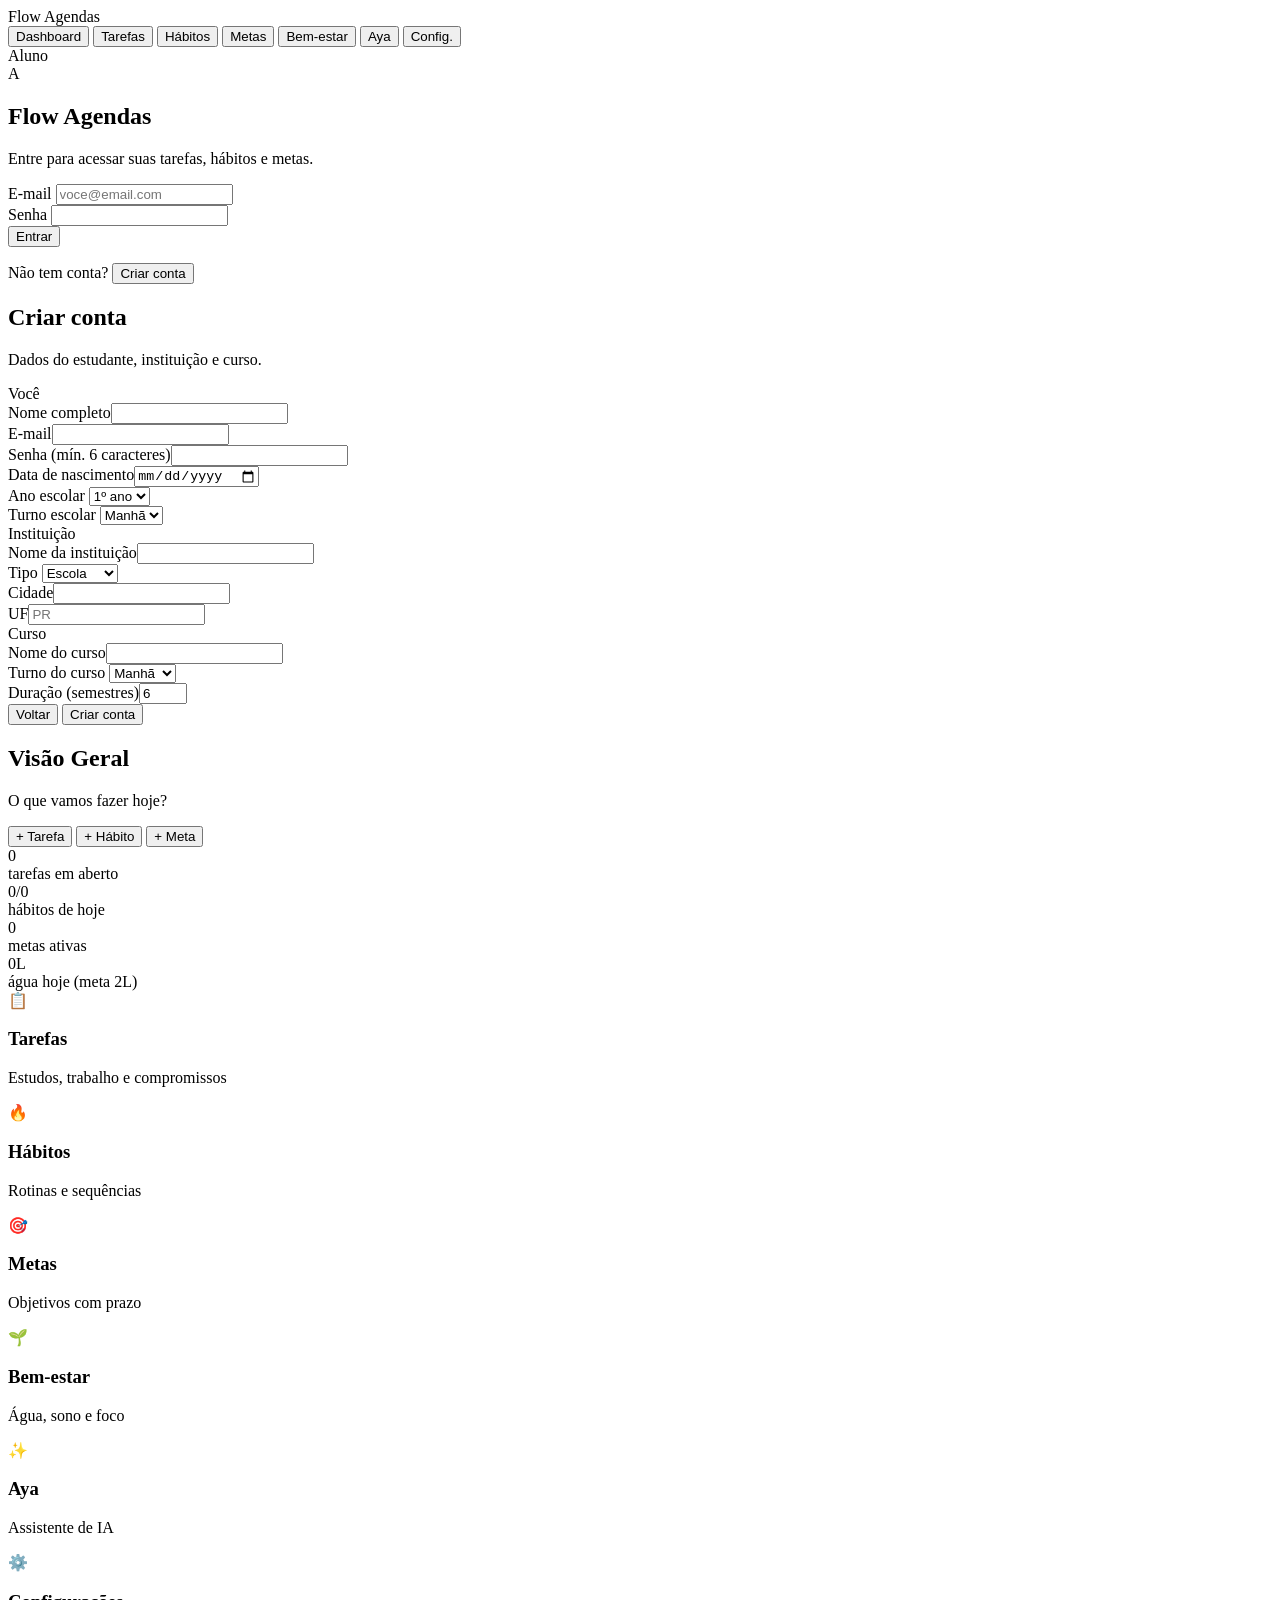
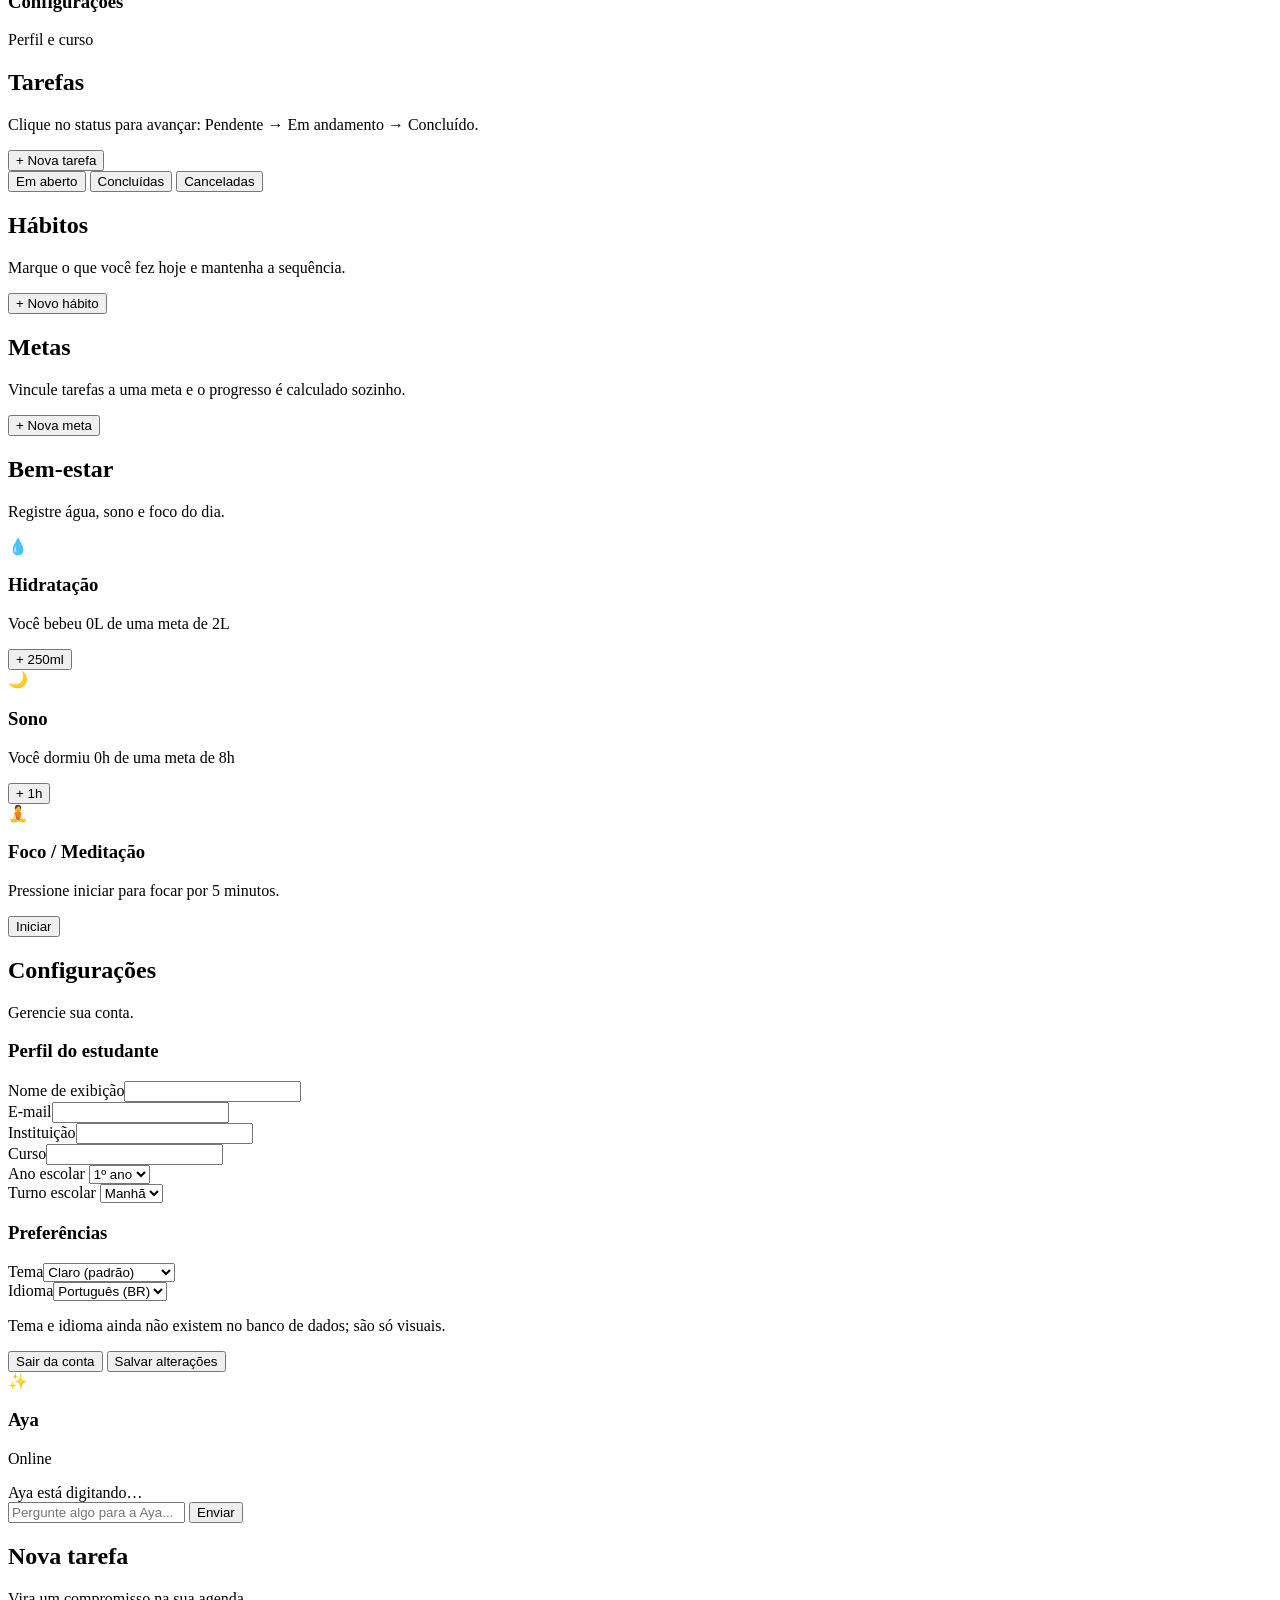
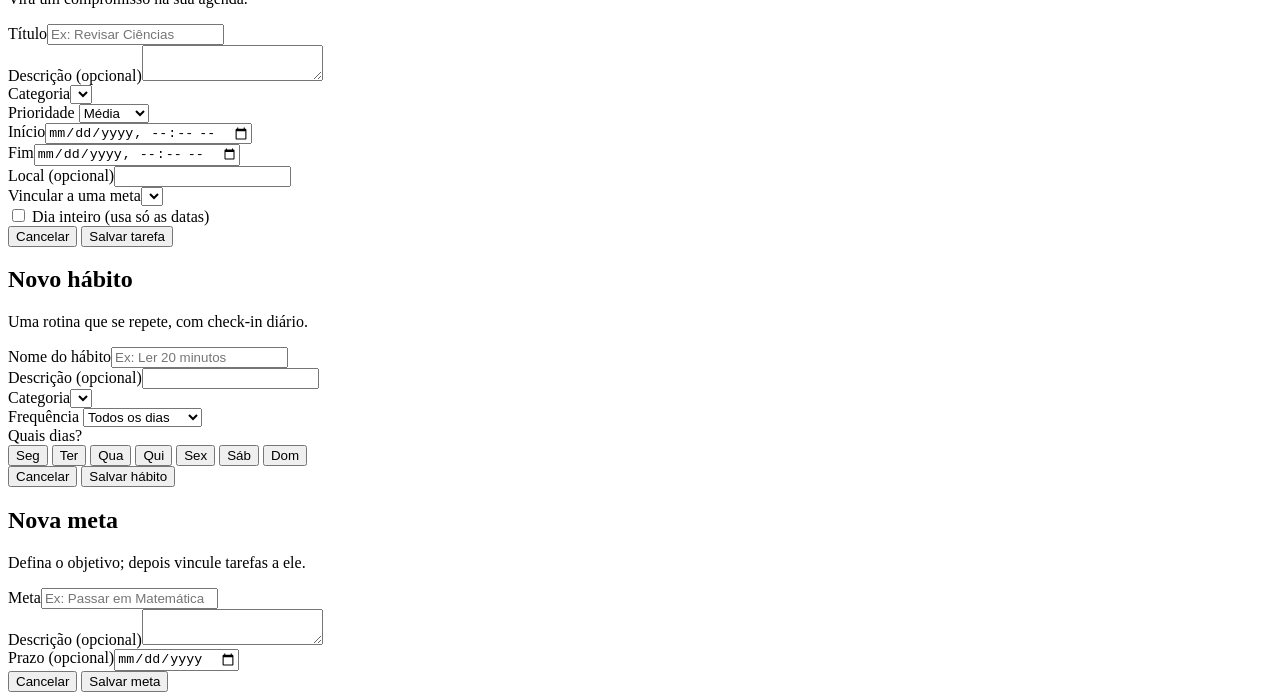
==== frontend/pages/index.html @ a159bad2 "Add files via upload" ====
<!DOCTYPE html>
<html lang="pt-BR">
<head>
    <meta charset="UTF-8">
    <meta name="viewport" content="width=device-width, initial-scale=1.0">
    <title>Flow Agendas — Protótipo</title>
    <link rel="stylesheet" href="style.css">
</head>
<body>

    <!-- BARRA SUPERIOR -->
    <header class="top-navbar" id="navbar">
        <div class="brand" onclick="navTo('screen-menu', 'nav-dashboard')">Flow <span>Agendas</span></div>

        <nav class="nav-links hidden" id="nav-links">
            <button class="nav-btn" id="nav-dashboard" onclick="navTo('screen-menu', 'nav-dashboard')">Dashboard</button>
            <button class="nav-btn" id="nav-tarefas" onclick="navTo('screen-tarefas', 'nav-tarefas')">Tarefas</button>
            <button class="nav-btn" id="nav-habitos" onclick="navTo('screen-habitos', 'nav-habitos')">Hábitos</button>
            <button class="nav-btn" id="nav-metas" onclick="navTo('screen-metas', 'nav-metas')">Metas</button>
            <button class="nav-btn" id="nav-bemestar" onclick="navTo('screen-bemestar', 'nav-bemestar')">Bem-estar</button>
            <button class="nav-btn" id="nav-aya" onclick="navTo('screen-aya', 'nav-aya')">Aya</button>
            <button class="nav-btn" id="nav-config" onclick="navTo('screen-config', 'nav-config')">Config.</button>
        </nav>

        <div class="user-profile hidden" id="user-area" onclick="navTo('screen-config', 'nav-config')">
            <span id="display-username">Aluno</span>
            <div class="avatar" id="avatar-letter">A</div>
        </div>
    </header>

    <main class="container">

        <!-- LOGIN -->
        <section id="screen-login" class="screen active">
            <div class="card">
                <h2>Flow Agendas</h2>
                <p class="sub">Entre para acessar suas tarefas, hábitos e metas.</p>
                <form onsubmit="event.preventDefault(); doLogin();">
                    <div class="input-group">
                        <label for="login-email">E-mail</label>
                        <input type="email" id="login-email" placeholder="voce@email.com" autocomplete="email">
                    </div>
                    <div class="input-group">
                        <label for="login-pass">Senha</label>
                        <input type="password" id="login-pass" autocomplete="current-password">
                    </div>
                    <button class="btn btn-block" type="submit">Entrar</button>
                </form>
                <p class="auth-switch">Não tem conta? <button class="link-btn" onclick="navTo('screen-cadastro')">Criar conta</button></p>
            </div>
        </section>

        <!-- CADASTRO -->
        <section id="screen-cadastro" class="screen">
            <div class="page-header"><div><h1>Criar conta</h1><p>Dados do estudante, instituição e curso.</p></div></div>
            <div class="card">
                <form onsubmit="event.preventDefault(); doCadastro();">
                    <div class="form-grid">
                        <div class="form-section-title">Você</div>
                        <div class="input-group full"><label for="cad-nome">Nome completo</label><input type="text" id="cad-nome" maxlength="150" required></div>
                        <div class="input-group"><label for="cad-email">E-mail</label><input type="email" id="cad-email" maxlength="150" required autocomplete="email"></div>
                        <div class="input-group"><label for="cad-senha">Senha (mín. 6 caracteres)</label><input type="password" id="cad-senha" minlength="6" required autocomplete="new-password"></div>
                        <div class="input-group"><label for="cad-nasc">Data de nascimento</label><input type="date" id="cad-nasc" required></div>
                        <div class="input-group">
                            <label for="cad-ano">Ano escolar</label>
                            <select id="cad-ano"><option value="1_ano">1º ano</option><option value="2_ano">2º ano</option><option value="3_ano">3º ano</option></select>
                        </div>
                        <div class="input-group">
                            <label for="cad-turno-escolar">Turno escolar</label>
                            <select id="cad-turno-escolar"><option value="manha">Manhã</option><option value="tarde">Tarde</option><option value="noite">Noite</option></select>
                        </div>

                        <div class="form-section-title">Instituição</div>
                        <div class="input-group full"><label for="cad-inst">Nome da instituição</label><input type="text" id="cad-inst" maxlength="150" required></div>
                        <div class="input-group">
                            <label for="cad-inst-tipo">Tipo</label>
                            <select id="cad-inst-tipo"><option value="escola">Escola</option><option value="empresa">Empresa</option><option value="ong">ONG</option><option value="outro">Outro</option></select>
                        </div>
                        <div class="input-group"><label for="cad-cidade">Cidade</label><input type="text" id="cad-cidade" maxlength="100" required></div>
                        <div class="input-group"><label for="cad-uf">UF</label><input type="text" id="cad-uf" maxlength="2" placeholder="PR" required style="text-transform:uppercase"></div>

                        <div class="form-section-title">Curso</div>
                        <div class="input-group full"><label for="cad-curso">Nome do curso</label><input type="text" id="cad-curso" maxlength="150" required></div>
                        <div class="input-group">
                            <label for="cad-curso-turno">Turno do curso</label>
                            <select id="cad-curso-turno"><option value="manha">Manhã</option><option value="tarde">Tarde</option><option value="noite">Noite</option><option value="integral">Integral</option></select>
                        </div>
                        <div class="input-group"><label for="cad-curso-duracao">Duração (semestres)</label><input type="number" id="cad-curso-duracao" min="1" max="20" value="6" required></div>
                    </div>
                    <div class="modal-actions">
                        <button type="button" class="btn btn-ghost" onclick="navTo('screen-login')">Voltar</button>
                        <button type="submit" class="btn">Criar conta</button>
                    </div>
                </form>
            </div>
        </section>

        <!-- DASHBOARD -->
        <section id="screen-menu" class="screen">
            <div class="page-header">
                <div><h1>Visão Geral</h1><p id="greeting-text">O que vamos fazer hoje?</p></div>
                <div class="header-actions">
                    <button class="btn btn-sm" onclick="openTarefa()">+ Tarefa</button>
                    <button class="btn btn-sm btn-green" onclick="openHabito()">+ Hábito</button>
                    <button class="btn btn-sm btn-pink" onclick="openMeta()">+ Meta</button>
                </div>
            </div>

            <div class="stat-grid">
                <div class="stat-card"><div class="num" id="stat-tarefas">0</div><div class="lbl" id="stat-tarefas-lbl">tarefas em aberto</div></div>
                <div class="stat-card"><div class="num" id="stat-habitos">0/0</div><div class="lbl">hábitos de hoje</div></div>
                <div class="stat-card"><div class="num" id="stat-metas">0</div><div class="lbl">metas ativas</div></div>
                <div class="stat-card"><div class="num" id="stat-agua">0L</div><div class="lbl">água hoje (meta 2L)</div></div>
            </div>

            <div class="dashboard-grid">
                <div class="action-card" onclick="navTo('screen-tarefas', 'nav-tarefas')"><div class="action-icon">📋</div><div class="action-text"><h3>Tarefas</h3><p>Estudos, trabalho e compromissos</p></div></div>
                <div class="action-card" onclick="navTo('screen-habitos', 'nav-habitos')"><div class="action-icon">🔥</div><div class="action-text"><h3>Hábitos</h3><p>Rotinas e sequências</p></div></div>
                <div class="action-card" onclick="navTo('screen-metas', 'nav-metas')"><div class="action-icon">🎯</div><div class="action-text"><h3>Metas</h3><p>Objetivos com prazo</p></div></div>
                <div class="action-card" onclick="navTo('screen-bemestar', 'nav-bemestar')"><div class="action-icon">🌱</div><div class="action-text"><h3>Bem-estar</h3><p>Água, sono e foco</p></div></div>
                <div class="action-card" onclick="navTo('screen-aya', 'nav-aya')"><div class="action-icon">✨</div><div class="action-text"><h3>Aya</h3><p>Assistente de IA</p></div></div>
                <div class="action-card" onclick="navTo('screen-config', 'nav-config')"><div class="action-icon">⚙️</div><div class="action-text"><h3>Configurações</h3><p>Perfil e curso</p></div></div>
            </div>
        </section>

        <!-- TAREFAS -->
        <section id="screen-tarefas" class="screen">
            <div class="page-header">
                <div><h1>Tarefas</h1><p>Clique no status para avançar: Pendente → Em andamento → Concluído.</p></div>
                <div class="header-actions"><button class="btn" onclick="openTarefa()">+ Nova tarefa</button></div>
            </div>
            <div class="study-filters">
                <button class="filter-pill active" id="f-aberto" onclick="filterTarefas('aberto')">Em aberto</button>
                <button class="filter-pill" id="f-concluido" onclick="filterTarefas('concluido')">Concluídas</button>
                <button class="filter-pill" id="f-cancelado" onclick="filterTarefas('cancelado')">Canceladas</button>
            </div>
            <div class="subject-list" id="subject-list"></div>
        </section>

        <!-- HÁBITOS -->
        <section id="screen-habitos" class="screen">
            <div class="page-header">
                <div><h1>Hábitos</h1><p>Marque o que você fez hoje e mantenha a sequência.</p></div>
                <div class="header-actions"><button class="btn btn-green" onclick="openHabito()">+ Novo hábito</button></div>
            </div>
            <div class="habit-list" id="habit-list"></div>
        </section>

        <!-- METAS -->
        <section id="screen-metas" class="screen">
            <div class="page-header">
                <div><h1>Metas</h1><p>Vincule tarefas a uma meta e o progresso é calculado sozinho.</p></div>
                <div class="header-actions"><button class="btn btn-pink" onclick="openMeta()">+ Nova meta</button></div>
            </div>
            <div class="meta-grid" id="meta-list"></div>
        </section>

        <!-- BEM-ESTAR -->
        <section id="screen-bemestar" class="screen">
            <div class="page-header"><div><h1>Bem-estar</h1><p>Registre água, sono e foco do dia.</p></div></div>
            <div class="wellness-container">
                <div class="wellness-row">
                    <div class="wellness-icon-bg">💧</div>
                    <div class="wellness-details">
                        <h3>Hidratação</h3>
                        <p id="water-text">Você bebeu 0L de uma meta de 2L</p>
                        <div class="progress-bar-bg"><div class="progress-bar-fill" id="water-bar" style="width:0%; background:#06B6D4"></div></div>
                    </div>
                    <button class="btn" onclick="addWater()">+ 250ml</button>
                </div>
                <div class="wellness-row">
                    <div class="wellness-icon-bg">🌙</div>
                    <div class="wellness-details">
                        <h3>Sono</h3>
                        <p id="sleep-text">Você dormiu 0h de uma meta de 8h</p>
                        <div class="progress-bar-bg"><div class="progress-bar-fill" id="sleep-bar" style="width:0%; background:#DB2777"></div></div>
                    </div>
                    <button class="btn btn-pink" onclick="addSleep()">+ 1h</button>
                </div>
                <div class="wellness-row">
                    <div class="wellness-icon-bg">🧘</div>
                    <div class="wellness-details">
                        <h3>Foco / Meditação</h3>
                        <p id="focus-text">Pressione iniciar para focar por 5 minutos.</p>
                        <div class="progress-bar-bg"><div class="progress-bar-fill" id="focus-bar" style="width:0%; background:#059669"></div></div>
                    </div>
                    <button class="btn btn-green" id="btn-focus" onclick="toggleFocus()">Iniciar</button>
                </div>
            </div>
        </section>

        <!-- CONFIGURAÇÕES -->
        <section id="screen-config" class="screen">
            <div class="page-header"><div><h1>Configurações</h1><p>Gerencie sua conta.</p></div></div>
            <div class="card">
                <div class="settings-section">
                    <h3>Perfil do estudante</h3>
                    <div class="form-grid">
                        <div class="input-group full"><label for="config-name">Nome de exibição</label><input type="text" id="config-name" maxlength="150" oninput="updateName(this.value)"></div>
                        <div class="input-group"><label for="config-email">E-mail</label><input type="text" id="config-email" readonly></div>
                        <div class="input-group"><label for="config-inst">Instituição</label><input type="text" id="config-inst" readonly></div>
                        <div class="input-group"><label for="config-curso">Curso</label><input type="text" id="config-curso" readonly></div>
                        <div class="input-group">
                            <label for="config-ano">Ano escolar</label>
                            <select id="config-ano"><option value="1_ano">1º ano</option><option value="2_ano">2º ano</option><option value="3_ano">3º ano</option></select>
                        </div>
                        <div class="input-group">
                            <label for="config-turno">Turno escolar</label>
                            <select id="config-turno"><option value="manha">Manhã</option><option value="tarde">Tarde</option><option value="noite">Noite</option></select>
                        </div>
                    </div>
                </div>
                <div class="settings-section">
                    <h3>Preferências</h3>
                    <div class="setting-row"><span>Tema</span><select><option>Claro (padrão)</option><option disabled>Escuro (em breve)</option></select></div>
                    <div class="setting-row"><span>Idioma</span><select><option>Português (BR)</option><option>English</option></select></div>
                    <p class="hint">Tema e idioma ainda não existem no banco de dados; são só visuais.</p>
                </div>
                <div class="settings-footer">
                    <button class="btn btn-ghost" onclick="logout()">Sair da conta</button>
                    <button class="btn" onclick="saveConfig()">Salvar alterações</button>
                </div>
            </div>
        </section>

        <!-- CHAT AYA -->
        <section id="screen-aya" class="screen">
            <div class="chat-container">
                <div class="chat-header">
                    <div class="aya-avatar" id="aya-face">✨</div>
                    <div class="chat-header-info"><h3>Aya</h3><p>Online</p></div>
                </div>
                <div class="chat-messages" id="chat-messages"></div>
                <div class="typing-bar" id="typing-bar">Aya está digitando…</div>
                <div class="chat-input-area">
                    <input type="text" id="chat-input" placeholder="Pergunte algo para a Aya..." onkeypress="handleEnter(event)" autocomplete="off">
                    <button class="btn" onclick="sendMessage()">Enviar</button>
                </div>
            </div>
        </section>
    </main>

    <!-- MODAIS -->
    <div class="modal-overlay" id="modal-tarefa" onclick="if(event.target===this)closeModal('modal-tarefa')">
        <div class="modal">
            <h2>Nova tarefa</h2>
            <p class="sub">Vira um compromisso na sua agenda.</p>
            <form id="form-tarefa" onsubmit="event.preventDefault(); saveTarefa();">
                <div class="input-group"><label for="tarefa-titulo">Título</label><input type="text" id="tarefa-titulo" maxlength="150" placeholder="Ex: Revisar Ciências" required></div>
                <div class="input-group"><label for="tarefa-descricao">Descrição (opcional)</label><textarea id="tarefa-descricao" rows="2"></textarea></div>
                <div class="form-grid">
                    <div class="input-group"><label for="tarefa-categoria">Categoria</label><select id="tarefa-categoria"></select></div>
                    <div class="input-group">
                        <label for="tarefa-prioridade">Prioridade</label>
                        <select id="tarefa-prioridade"><option value="baixa">Baixa</option><option value="media" selected>Média</option><option value="alta">Alta</option><option value="urgente">Urgente</option></select>
                    </div>
                    <div class="input-group"><label for="tarefa-inicio">Início</label><input type="datetime-local" id="tarefa-inicio" required></div>
                    <div class="input-group"><label for="tarefa-fim">Fim</label><input type="datetime-local" id="tarefa-fim" required></div>
                    <div class="input-group"><label for="tarefa-local">Local (opcional)</label><input type="text" id="tarefa-local" maxlength="150"></div>
                    <div class="input-group"><label for="tarefa-meta">Vincular a uma meta</label><select id="tarefa-meta"></select></div>
                </div>
                <label class="check-line"><input type="checkbox" id="tarefa-dia-inteiro"> Dia inteiro (usa só as datas)</label>
                <div class="modal-actions">
                    <button type="button" class="btn btn-ghost" onclick="closeModal('modal-tarefa')">Cancelar</button>
                    <button type="submit" class="btn">Salvar tarefa</button>
                </div>
            </form>
        </div>
    </div>

    <div class="modal-overlay" id="modal-habito" onclick="if(event.target===this)closeModal('modal-habito')">
        <div class="modal">
            <h2>Novo hábito</h2>
            <p class="sub">Uma rotina que se repete, com check-in diário.</p>
            <form id="form-habito" onsubmit="event.preventDefault(); saveHabito();">
                <div class="input-group"><label for="habito-titulo">Nome do hábito</label><input type="text" id="habito-titulo" maxlength="150" placeholder="Ex: Ler 20 minutos" required></div>
                <div class="input-group"><label for="habito-descricao">Descrição (opcional)</label><input type="text" id="habito-descricao" maxlength="150"></div>
                <div class="form-grid">
                    <div class="input-group"><label for="habito-categoria">Categoria</label><select id="habito-categoria"></select></div>
                    <div class="input-group">
                        <label for="habito-tipo">Frequência</label>
                        <select id="habito-tipo" onchange="toggleDiasHabito()"><option value="diaria">Todos os dias</option><option value="semanal">Dias da semana</option></select>
                    </div>
                </div>
                <div class="input-group hidden" id="habito-dias-wrap">
                    <label>Quais dias?</label>
                    <div class="day-chips" id="habito-dias">
                        <button type="button" class="day-chip" data-d="1" onclick="this.classList.toggle('on')">Seg</button>
                        <button type="button" class="day-chip" data-d="2" onclick="this.classList.toggle('on')">Ter</button>
                        <button type="button" class="day-chip" data-d="3" onclick="this.classList.toggle('on')">Qua</button>
                        <button type="button" class="day-chip" data-d="4" onclick="this.classList.toggle('on')">Qui</button>
                        <button type="button" class="day-chip" data-d="5" onclick="this.classList.toggle('on')">Sex</button>
                        <button type="button" class="day-chip" data-d="6" onclick="this.classList.toggle('on')">Sáb</button>
                        <button type="button" class="day-chip" data-d="7" onclick="this.classList.toggle('on')">Dom</button>
                    </div>
                </div>
                <div class="modal-actions">
                    <button type="button" class="btn btn-ghost" onclick="closeModal('modal-habito')">Cancelar</button>
                    <button type="submit" class="btn btn-green">Salvar hábito</button>
                </div>
            </form>
        </div>
    </div>

    <div class="modal-overlay" id="modal-meta" onclick="if(event.target===this)closeModal('modal-meta')">
        <div class="modal">
            <h2>Nova meta</h2>
            <p class="sub">Defina o objetivo; depois vincule tarefas a ele.</p>
            <form id="form-meta" onsubmit="event.preventDefault(); saveMeta();">
                <div class="input-group"><label for="meta-titulo">Meta</label><input type="text" id="meta-titulo" maxlength="150" placeholder="Ex: Passar em Matemática" required></div>
                <div class="input-group"><label for="meta-descricao">Descrição (opcional)</label><textarea id="meta-descricao" rows="2"></textarea></div>
                <div class="input-group"><label for="meta-prazo">Prazo (opcional)</label><input type="date" id="meta-prazo"></div>
                <div class="modal-actions">
                    <button type="button" class="btn btn-ghost" onclick="closeModal('modal-meta')">Cancelar</button>
                    <button type="submit" class="btn btn-pink">Salvar meta</button>
                </div>
            </form>
        </div>
    </div>

    <div id="toast-wrap"></div>

    <script src="script.js"></script>
</body>
</html>
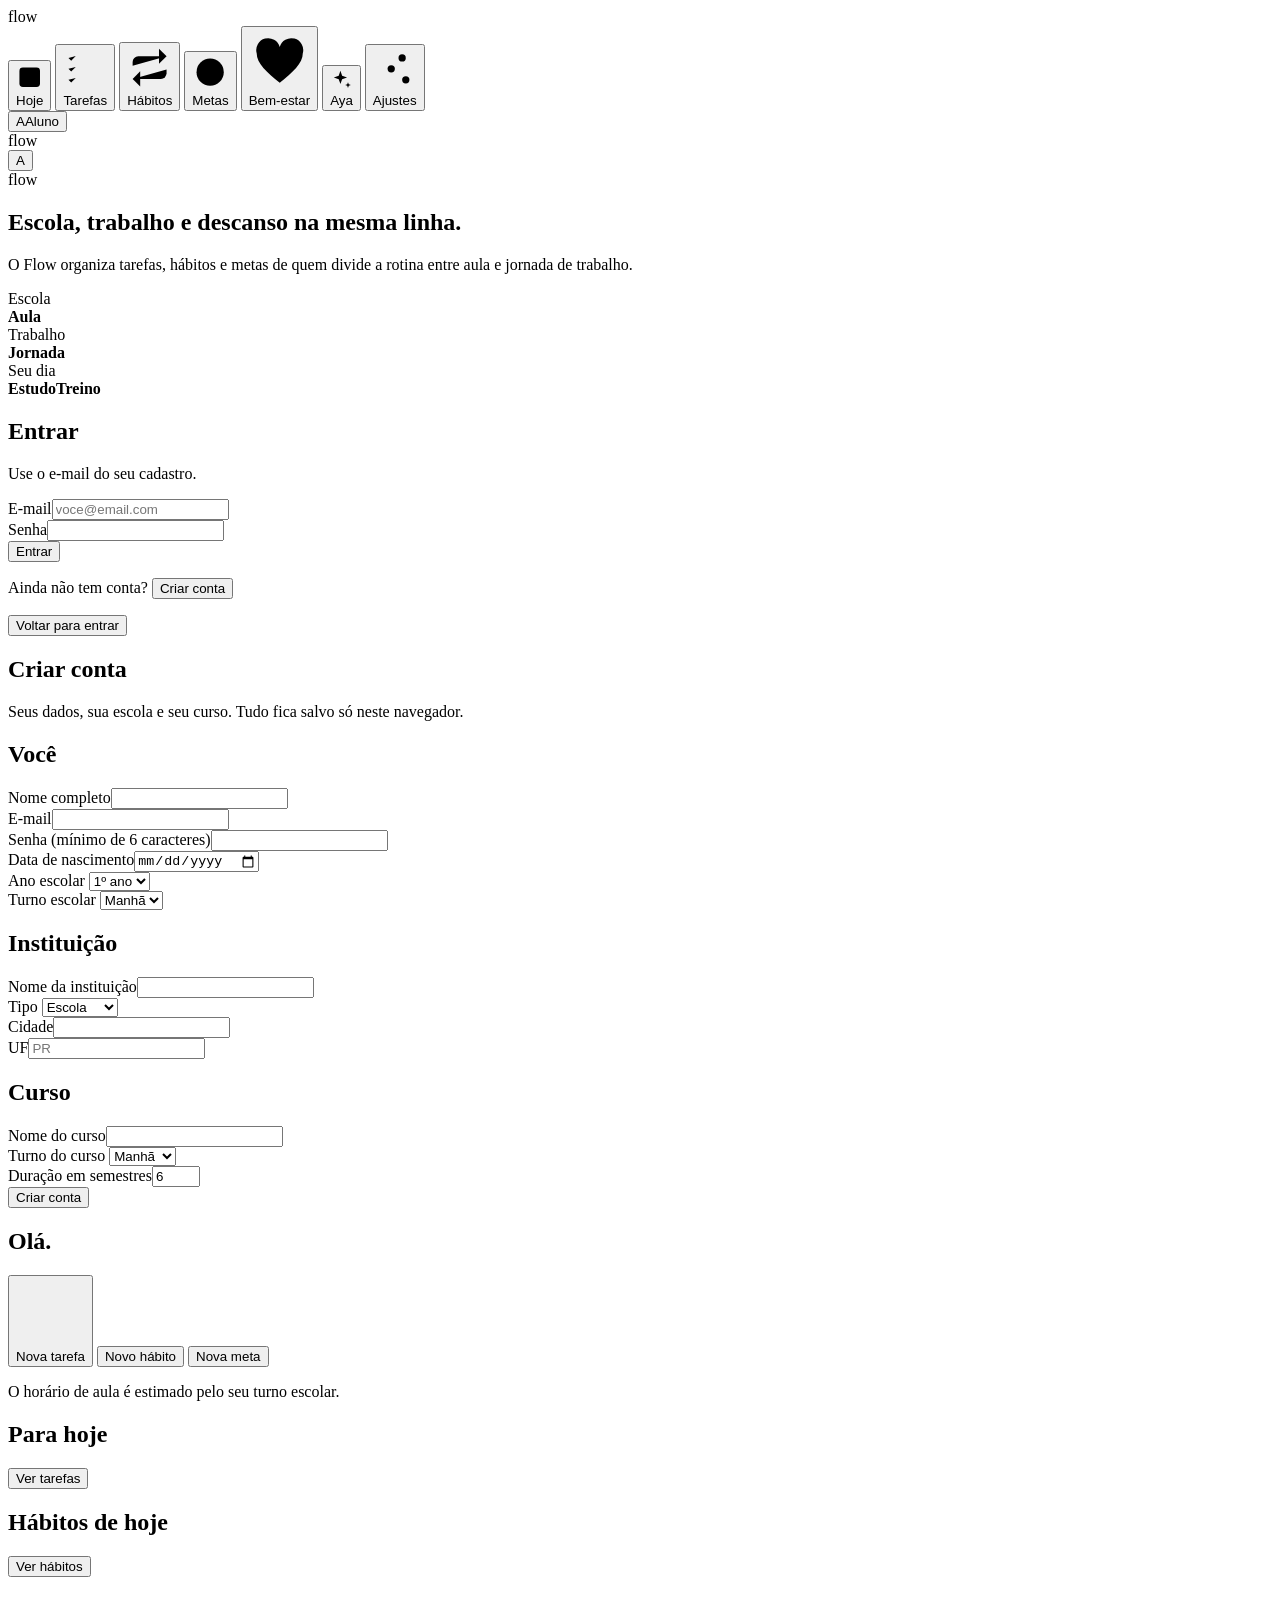
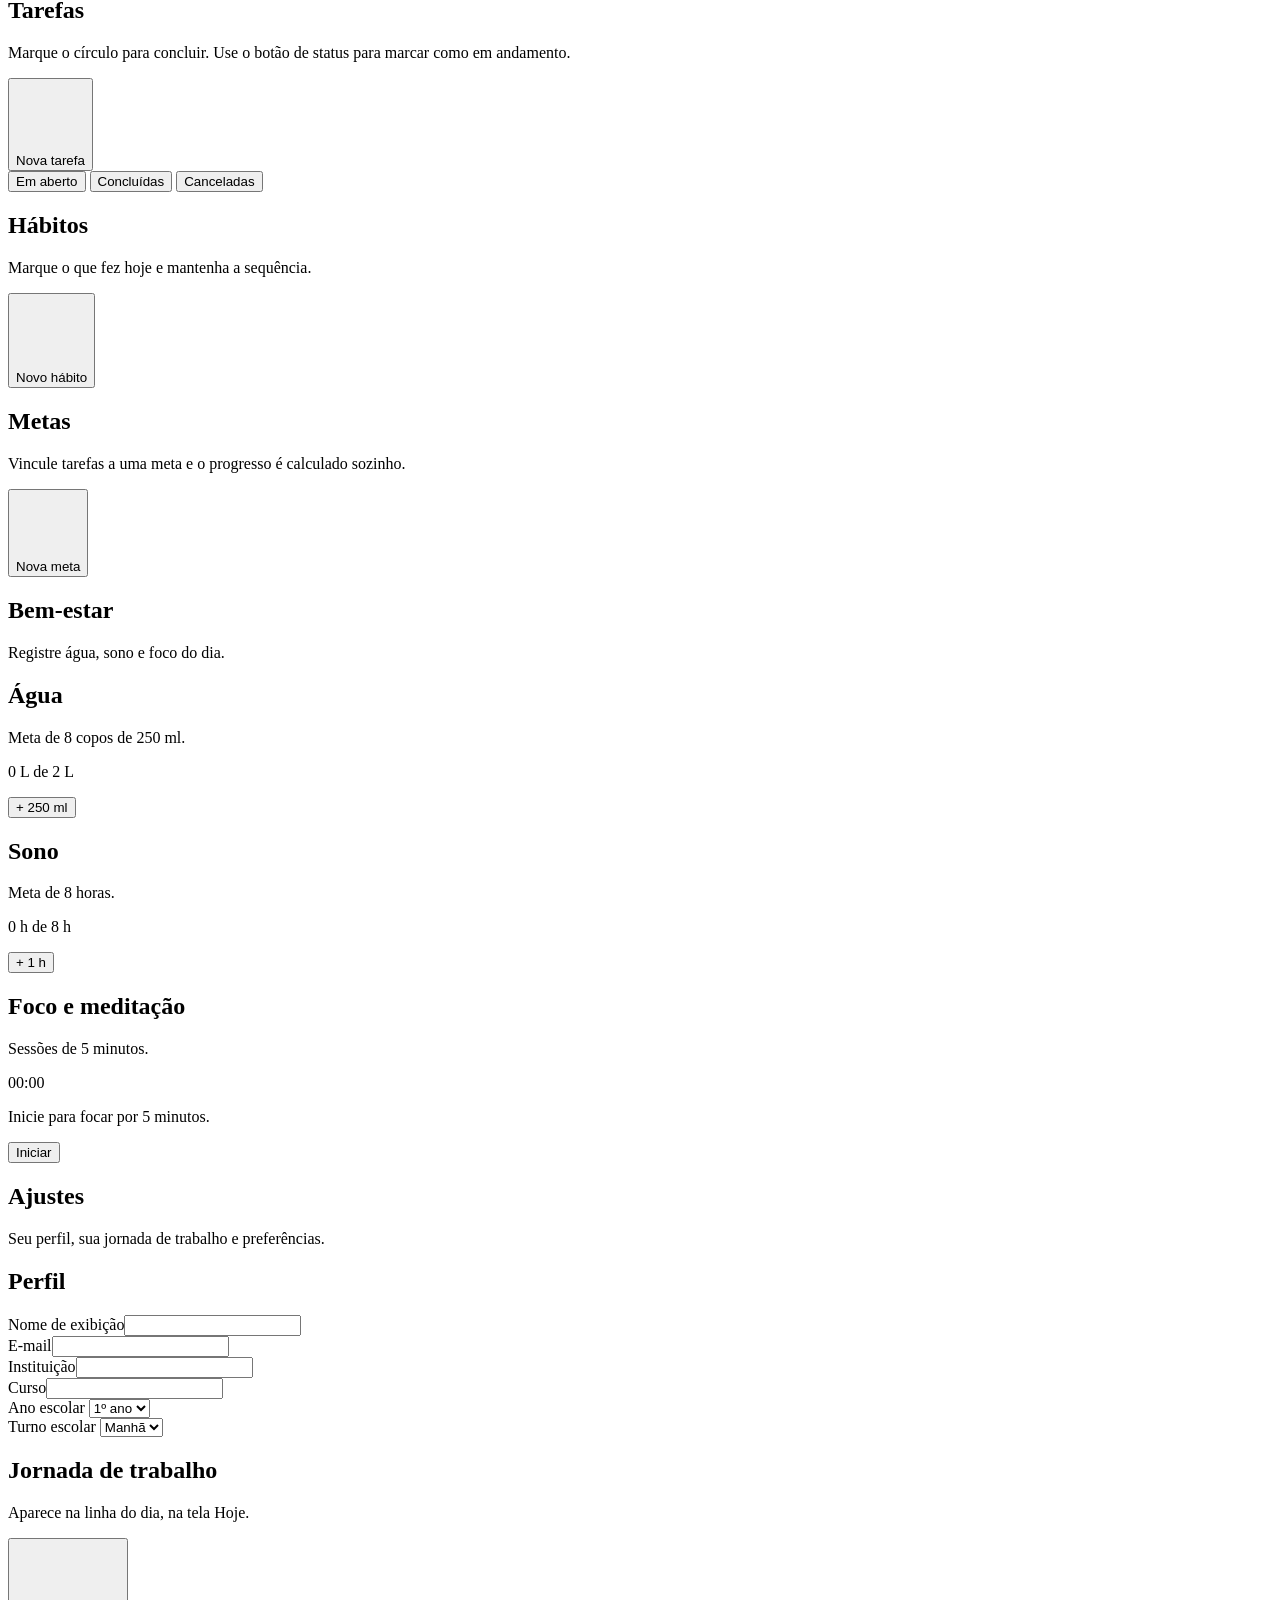
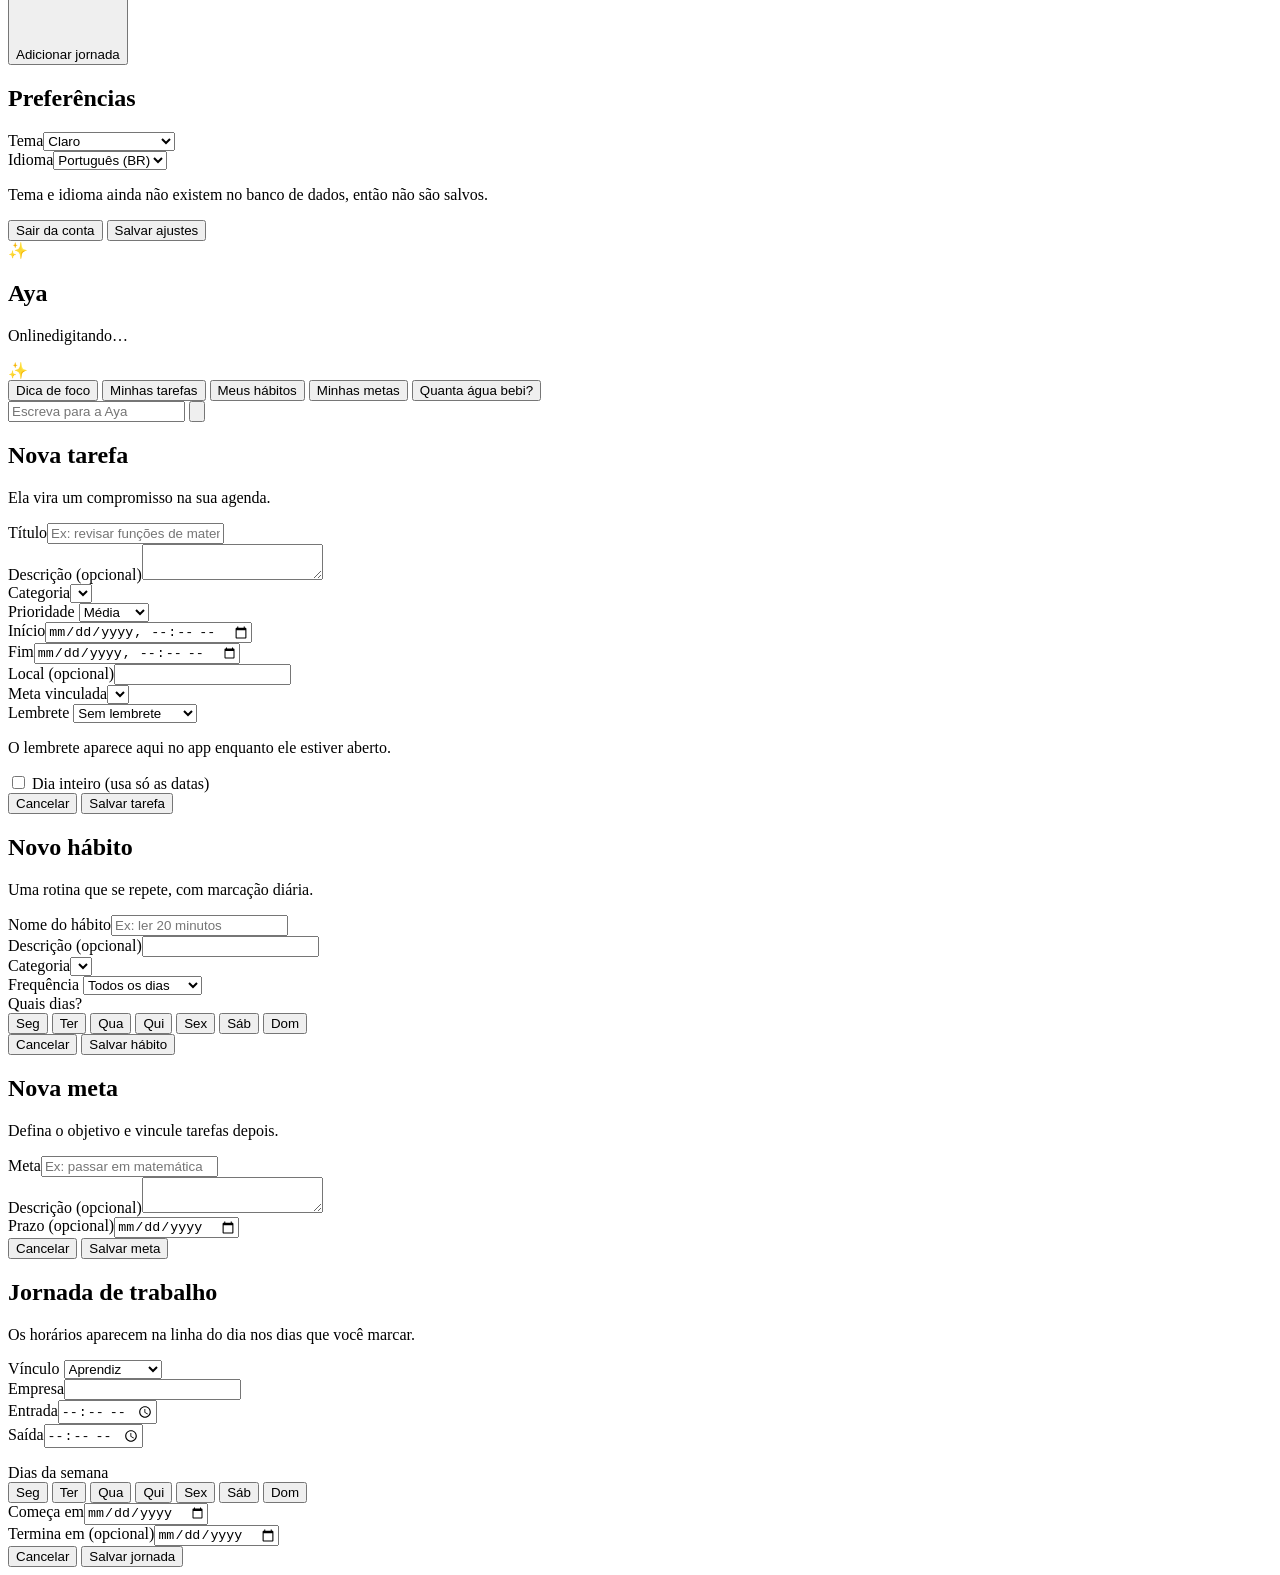
==== commit 5cb093fe: "Update index.html" ====
--- a/frontend/pages/index.html
+++ b/frontend/pages/index.html
@@ -2,324 +2,387 @@
 <html lang="pt-BR">
 <head>
     <meta charset="UTF-8">
-    <meta name="viewport" content="width=device-width, initial-scale=1.0">
-    <title>Flow Agendas — Protótipo</title>
+    <meta name="viewport" content="width=device-width, initial-scale=1.0, viewport-fit=cover">
+    <meta name="theme-color" content="#14123A">
+    <title>Flow Agendas</title>
+    <link rel="preconnect" href="https://fonts.googleapis.com">
+    <link rel="preconnect" href="https://fonts.gstatic.com" crossorigin>
+    <link href="https://fonts.googleapis.com/css2?family=Bricolage+Grotesque:opsz,wght@12..96,500..800&family=Figtree:wght@400;500;600;700;800&display=swap" rel="stylesheet">
     <link rel="stylesheet" href="style.css">
 </head>
 <body>
-
-    <!-- BARRA SUPERIOR -->
-    <header class="top-navbar" id="navbar">
-        <div class="brand" onclick="navTo('screen-menu', 'nav-dashboard')">Flow <span>Agendas</span></div>
-
-        <nav class="nav-links hidden" id="nav-links">
-            <button class="nav-btn" id="nav-dashboard" onclick="navTo('screen-menu', 'nav-dashboard')">Dashboard</button>
-            <button class="nav-btn" id="nav-tarefas" onclick="navTo('screen-tarefas', 'nav-tarefas')">Tarefas</button>
-            <button class="nav-btn" id="nav-habitos" onclick="navTo('screen-habitos', 'nav-habitos')">Hábitos</button>
-            <button class="nav-btn" id="nav-metas" onclick="navTo('screen-metas', 'nav-metas')">Metas</button>
-            <button class="nav-btn" id="nav-bemestar" onclick="navTo('screen-bemestar', 'nav-bemestar')">Bem-estar</button>
-            <button class="nav-btn" id="nav-aya" onclick="navTo('screen-aya', 'nav-aya')">Aya</button>
-            <button class="nav-btn" id="nav-config" onclick="navTo('screen-config', 'nav-config')">Config.</button>
+<div class="app public" id="app">
+
+    <!-- NAVEGAÇÃO: barra lateral no desktop, barra inferior no celular -->
+    <aside class="side" id="navbar">
+        <div class="brand" onclick="navTo('screen-menu', 'nav-dashboard')">
+            <span class="mark" aria-hidden="true"><i></i><i></i><i></i><i></i></span>flow
+        </div>
+
+        <nav class="nav" id="nav-links" aria-label="Principal">
+            <button class="nav-btn" id="nav-dashboard" onclick="navTo('screen-menu', 'nav-dashboard')">
+                <svg viewBox="0 0 24 24" aria-hidden="true"><rect x="3" y="4" width="18" height="17" rx="3"/><path d="M3 9h18M8 2v4M16 2v4"/></svg><span>Hoje</span></button>
+            <button class="nav-btn" id="nav-tarefas" onclick="navTo('screen-tarefas', 'nav-tarefas')">
+                <svg viewBox="0 0 24 24" aria-hidden="true"><path d="M9 6h12M9 12h12M9 18h12"/><path d="M3 6l1.5 1.5L7 5M3 12l1.5 1.5L7 11M3 18l1.5 1.5L7 17"/></svg><span>Tarefas</span></button>
+            <button class="nav-btn" id="nav-habitos" onclick="navTo('screen-habitos', 'nav-habitos')">
+                <svg viewBox="0 0 24 24" aria-hidden="true"><path d="M17 2l4 4-4 4"/><path d="M3 11V9a3 3 0 0 1 3-3h15"/><path d="M7 22l-4-4 4-4"/><path d="M21 13v2a3 3 0 0 1-3 3H3"/></svg><span>Hábitos</span></button>
+            <button class="nav-btn" id="nav-metas" onclick="navTo('screen-metas', 'nav-metas')">
+                <svg viewBox="0 0 24 24" aria-hidden="true"><circle cx="12" cy="12" r="9"/><circle cx="12" cy="12" r="5"/><circle cx="12" cy="12" r="1.2"/></svg><span>Metas</span></button>
+            <button class="nav-btn" id="nav-bemestar" onclick="navTo('screen-bemestar', 'nav-bemestar')">
+                <svg viewBox="0 0 24 24" aria-hidden="true"><path d="M12 21C7 17 3 13.5 3 9.5A4.5 4.5 0 0 1 12 7a4.5 4.5 0 0 1 9 2.5C21 13.5 17 17 12 21z"/></svg><span>Bem-estar</span></button>
+            <button class="nav-btn" id="nav-aya" onclick="navTo('screen-aya', 'nav-aya')">
+                <svg viewBox="0 0 24 24" aria-hidden="true"><path d="M11 3l1.8 5.2L18 10l-5.2 1.8L11 17l-1.8-5.2L4 10l5.2-1.8z"/><path d="M19 15l.8 2.2L22 18l-2.2.8L19 21l-.8-2.2L16 18l2.2-.8z"/></svg><span>Aya</span></button>
+            <button class="nav-btn" id="nav-config" onclick="navTo('screen-config', 'nav-config')">
+                <svg viewBox="0 0 24 24" aria-hidden="true"><path d="M4 6h9M19 6h1M4 12h3M13 12h7M4 18h11M21 18h-1"/><circle cx="16" cy="6" r="2"/><circle cx="10" cy="12" r="2"/><circle cx="18" cy="18" r="2"/></svg><span>Ajustes</span></button>
         </nav>
 
-        <div class="user-profile hidden" id="user-area" onclick="navTo('screen-config', 'nav-config')">
-            <span id="display-username">Aluno</span>
-            <div class="avatar" id="avatar-letter">A</div>
-        </div>
-    </header>
-
-    <main class="container">
-
-        <!-- LOGIN -->
+        <button class="side-user" id="user-area" onclick="navTo('screen-config', 'nav-config')" aria-label="Abrir ajustes">
+            <span class="avatar js-avatar">A</span><span class="js-username">Aluno</span>
+        </button>
+    </aside>
+
+    <div class="mobile-top">
+        <div class="brand light" onclick="navTo('screen-menu', 'nav-dashboard')"><span class="mark" aria-hidden="true"><i></i><i></i><i></i><i></i></span>flow</div>
+        <button class="avatar js-avatar" onclick="navTo('screen-config', 'nav-config')" aria-label="Abrir ajustes">A</button>
+    </div>
+
+    <main class="main">
+
+        <!-- ENTRAR -->
         <section id="screen-login" class="screen active">
-            <div class="card">
-                <h2>Flow Agendas</h2>
-                <p class="sub">Entre para acessar suas tarefas, hábitos e metas.</p>
-                <form onsubmit="event.preventDefault(); doLogin();">
-                    <div class="input-group">
-                        <label for="login-email">E-mail</label>
-                        <input type="email" id="login-email" placeholder="voce@email.com" autocomplete="email">
-                    </div>
-                    <div class="input-group">
-                        <label for="login-pass">Senha</label>
-                        <input type="password" id="login-pass" autocomplete="current-password">
-                    </div>
-                    <button class="btn btn-block" type="submit">Entrar</button>
+            <div class="auth">
+                <div class="auth-pitch">
+                    <div class="brand"><span class="mark" aria-hidden="true"><i></i><i></i><i></i><i></i></span>flow</div>
+                    <div>
+                        <h1>Escola, trabalho e descanso na mesma linha.</h1>
+                        <p>O Flow organiza tarefas, hábitos e metas de quem divide a rotina entre aula e jornada de trabalho.</p>
+                    </div>
+                    <div class="demo" aria-hidden="true">
+                        <div class="demo-row"><span>Escola</span><div class="demo-lane"><b style="left:5.5%;width:30.5%;--c:#6C63FF;--d:.2s">Aula</b></div></div>
+                        <div class="demo-row"><span>Trabalho</span><div class="demo-lane"><b style="left:41.5%;width:33.5%;--c:#0A8FB3;--d:.4s">Jornada</b></div></div>
+                        <div class="demo-row"><span>Seu dia</span><div class="demo-lane"><b style="left:77%;width:12%;--c:#0E9F6E;--d:.6s">Estudo</b><b style="left:6%;width:14%;--c:#E0287D;--d:.8s">Treino</b></div></div>
+                    </div>
+                </div>
+                <div class="auth-form">
+                    <div class="auth-card">
+                        <h2>Entrar</h2>
+                        <p class="muted">Use o e-mail do seu cadastro.</p>
+                        <form onsubmit="event.preventDefault(); doLogin();">
+                            <div class="field"><label for="login-email">E-mail</label><input type="email" id="login-email" placeholder="voce@email.com" autocomplete="email"></div>
+                            <div class="field"><label for="login-pass">Senha</label><input type="password" id="login-pass" autocomplete="current-password"></div>
+                            <button class="btn block" type="submit">Entrar</button>
+                        </form>
+                        <p class="auth-switch">Ainda não tem conta? <button class="link" onclick="navTo('screen-cadastro')">Criar conta</button></p>
+                    </div>
+                </div>
+            </div>
+        </section>
+
+        <!-- CRIAR CONTA -->
+        <section id="screen-cadastro" class="screen">
+            <div class="signup">
+                <button class="link back" onclick="navTo('screen-login')">Voltar para entrar</button>
+                <h1>Criar conta</h1>
+                <p class="muted">Seus dados, sua escola e seu curso. Tudo fica salvo só neste navegador.</p>
+                <form id="form-cadastro" onsubmit="event.preventDefault(); doCadastro();">
+                    <div class="grid2">
+                        <h2 class="form-sec first">Você</h2>
+                        <div class="field span2"><label for="cad-nome">Nome completo</label><input type="text" id="cad-nome" maxlength="150" required></div>
+                        <div class="field"><label for="cad-email">E-mail</label><input type="email" id="cad-email" maxlength="150" required autocomplete="email"></div>
+                        <div class="field"><label for="cad-senha">Senha (mínimo de 6 caracteres)</label><input type="password" id="cad-senha" minlength="6" required autocomplete="new-password"></div>
+                        <div class="field"><label for="cad-nasc">Data de nascimento</label><input type="date" id="cad-nasc" required></div>
+                        <div class="field"><label for="cad-ano">Ano escolar</label>
+                            <select id="cad-ano"><option value="1_ano">1º ano</option><option value="2_ano">2º ano</option><option value="3_ano">3º ano</option></select></div>
+                        <div class="field"><label for="cad-turno-escolar">Turno escolar</label>
+                            <select id="cad-turno-escolar"><option value="manha">Manhã</option><option value="tarde">Tarde</option><option value="noite">Noite</option></select></div>
+
+                        <h2 class="form-sec">Instituição</h2>
+                        <div class="field span2"><label for="cad-inst">Nome da instituição</label><input type="text" id="cad-inst" maxlength="150" required></div>
+                        <div class="field"><label for="cad-inst-tipo">Tipo</label>
+                            <select id="cad-inst-tipo"><option value="escola">Escola</option><option value="empresa">Empresa</option><option value="ong">ONG</option><option value="outro">Outro</option></select></div>
+                        <div class="field"><label for="cad-cidade">Cidade</label><input type="text" id="cad-cidade" maxlength="100" required></div>
+                        <div class="field"><label for="cad-uf">UF</label><input type="text" id="cad-uf" maxlength="2" placeholder="PR" required style="text-transform:uppercase"></div>
+
+                        <h2 class="form-sec">Curso</h2>
+                        <div class="field span2"><label for="cad-curso">Nome do curso</label><input type="text" id="cad-curso" maxlength="150" required></div>
+                        <div class="field"><label for="cad-curso-turno">Turno do curso</label>
+                            <select id="cad-curso-turno"><option value="manha">Manhã</option><option value="tarde">Tarde</option><option value="noite">Noite</option><option value="integral">Integral</option></select></div>
+                        <div class="field"><label for="cad-curso-duracao">Duração em semestres</label><input type="number" id="cad-curso-duracao" min="1" max="20" value="6" required></div>
+                    </div>
+                    <div class="form-actions"><button type="submit" class="btn">Criar conta</button></div>
                 </form>
-                <p class="auth-switch">Não tem conta? <button class="link-btn" onclick="navTo('screen-cadastro')">Criar conta</button></p>
-            </div>
-        </section>
-
-        <!-- CADASTRO -->
-        <section id="screen-cadastro" class="screen">
-            <div class="page-header"><div><h1>Criar conta</h1><p>Dados do estudante, instituição e curso.</p></div></div>
-            <div class="card">
-                <form onsubmit="event.preventDefault(); doCadastro();">
-                    <div class="form-grid">
-                        <div class="form-section-title">Você</div>
-                        <div class="input-group full"><label for="cad-nome">Nome completo</label><input type="text" id="cad-nome" maxlength="150" required></div>
-                        <div class="input-group"><label for="cad-email">E-mail</label><input type="email" id="cad-email" maxlength="150" required autocomplete="email"></div>
-                        <div class="input-group"><label for="cad-senha">Senha (mín. 6 caracteres)</label><input type="password" id="cad-senha" minlength="6" required autocomplete="new-password"></div>
-                        <div class="input-group"><label for="cad-nasc">Data de nascimento</label><input type="date" id="cad-nasc" required></div>
-                        <div class="input-group">
-                            <label for="cad-ano">Ano escolar</label>
-                            <select id="cad-ano"><option value="1_ano">1º ano</option><option value="2_ano">2º ano</option><option value="3_ano">3º ano</option></select>
-                        </div>
-                        <div class="input-group">
-                            <label for="cad-turno-escolar">Turno escolar</label>
-                            <select id="cad-turno-escolar"><option value="manha">Manhã</option><option value="tarde">Tarde</option><option value="noite">Noite</option></select>
-                        </div>
-
-                        <div class="form-section-title">Instituição</div>
-                        <div class="input-group full"><label for="cad-inst">Nome da instituição</label><input type="text" id="cad-inst" maxlength="150" required></div>
-                        <div class="input-group">
-                            <label for="cad-inst-tipo">Tipo</label>
-                            <select id="cad-inst-tipo"><option value="escola">Escola</option><option value="empresa">Empresa</option><option value="ong">ONG</option><option value="outro">Outro</option></select>
-                        </div>
-                        <div class="input-group"><label for="cad-cidade">Cidade</label><input type="text" id="cad-cidade" maxlength="100" required></div>
-                        <div class="input-group"><label for="cad-uf">UF</label><input type="text" id="cad-uf" maxlength="2" placeholder="PR" required style="text-transform:uppercase"></div>
-
-                        <div class="form-section-title">Curso</div>
-                        <div class="input-group full"><label for="cad-curso">Nome do curso</label><input type="text" id="cad-curso" maxlength="150" required></div>
-                        <div class="input-group">
-                            <label for="cad-curso-turno">Turno do curso</label>
-                            <select id="cad-curso-turno"><option value="manha">Manhã</option><option value="tarde">Tarde</option><option value="noite">Noite</option><option value="integral">Integral</option></select>
-                        </div>
-                        <div class="input-group"><label for="cad-curso-duracao">Duração (semestres)</label><input type="number" id="cad-curso-duracao" min="1" max="20" value="6" required></div>
-                    </div>
-                    <div class="modal-actions">
-                        <button type="button" class="btn btn-ghost" onclick="navTo('screen-login')">Voltar</button>
-                        <button type="submit" class="btn">Criar conta</button>
-                    </div>
-                </form>
-            </div>
-        </section>
-
-        <!-- DASHBOARD -->
+            </div>
+        </section>
+
+        <!-- HOJE -->
         <section id="screen-menu" class="screen">
-            <div class="page-header">
-                <div><h1>Visão Geral</h1><p id="greeting-text">O que vamos fazer hoje?</p></div>
-                <div class="header-actions">
-                    <button class="btn btn-sm" onclick="openTarefa()">+ Tarefa</button>
-                    <button class="btn btn-sm btn-green" onclick="openHabito()">+ Hábito</button>
-                    <button class="btn btn-sm btn-pink" onclick="openMeta()">+ Meta</button>
-                </div>
-            </div>
-
-            <div class="stat-grid">
-                <div class="stat-card"><div class="num" id="stat-tarefas">0</div><div class="lbl" id="stat-tarefas-lbl">tarefas em aberto</div></div>
-                <div class="stat-card"><div class="num" id="stat-habitos">0/0</div><div class="lbl">hábitos de hoje</div></div>
-                <div class="stat-card"><div class="num" id="stat-metas">0</div><div class="lbl">metas ativas</div></div>
-                <div class="stat-card"><div class="num" id="stat-agua">0L</div><div class="lbl">água hoje (meta 2L)</div></div>
-            </div>
-
-            <div class="dashboard-grid">
-                <div class="action-card" onclick="navTo('screen-tarefas', 'nav-tarefas')"><div class="action-icon">📋</div><div class="action-text"><h3>Tarefas</h3><p>Estudos, trabalho e compromissos</p></div></div>
-                <div class="action-card" onclick="navTo('screen-habitos', 'nav-habitos')"><div class="action-icon">🔥</div><div class="action-text"><h3>Hábitos</h3><p>Rotinas e sequências</p></div></div>
-                <div class="action-card" onclick="navTo('screen-metas', 'nav-metas')"><div class="action-icon">🎯</div><div class="action-text"><h3>Metas</h3><p>Objetivos com prazo</p></div></div>
-                <div class="action-card" onclick="navTo('screen-bemestar', 'nav-bemestar')"><div class="action-icon">🌱</div><div class="action-text"><h3>Bem-estar</h3><p>Água, sono e foco</p></div></div>
-                <div class="action-card" onclick="navTo('screen-aya', 'nav-aya')"><div class="action-icon">✨</div><div class="action-text"><h3>Aya</h3><p>Assistente de IA</p></div></div>
-                <div class="action-card" onclick="navTo('screen-config', 'nav-config')"><div class="action-icon">⚙️</div><div class="action-text"><h3>Configurações</h3><p>Perfil e curso</p></div></div>
+            <div class="head">
+                <div>
+                    <h1 id="today-title">Olá.</h1>
+                    <p class="summary" id="today-summary"></p>
+                    <time class="today-date" id="today-date"></time>
+                </div>
+                <div class="head-actions">
+                    <button class="btn" onclick="openTarefa()"><svg viewBox="0 0 24 24" aria-hidden="true"><path d="M12 5v14M5 12h14"/></svg>Nova tarefa</button>
+                    <button class="btn ghost" onclick="openHabito()">Novo hábito</button>
+                    <button class="btn ghost" onclick="openMeta()">Nova meta</button>
+                </div>
+            </div>
+
+            <div class="panel rail-panel">
+                <div class="rail-scroll"><div class="rail" id="rail"></div></div>
+                <p class="rail-note">O horário de aula é estimado pelo seu turno escolar.</p>
+            </div>
+
+            <div class="today-cols">
+                <section>
+                    <div class="col-h"><h2>Para hoje</h2><button class="link" onclick="navTo('screen-tarefas', 'nav-tarefas')">Ver tarefas</button></div>
+                    <div id="today-tasks"></div>
+                </section>
+                <section>
+                    <div class="col-h"><h2>Hábitos de hoje</h2><button class="link" onclick="navTo('screen-habitos', 'nav-habitos')">Ver hábitos</button></div>
+                    <div id="today-habits"></div>
+                </section>
             </div>
         </section>
 
         <!-- TAREFAS -->
         <section id="screen-tarefas" class="screen">
-            <div class="page-header">
-                <div><h1>Tarefas</h1><p>Clique no status para avançar: Pendente → Em andamento → Concluído.</p></div>
-                <div class="header-actions"><button class="btn" onclick="openTarefa()">+ Nova tarefa</button></div>
-            </div>
-            <div class="study-filters">
-                <button class="filter-pill active" id="f-aberto" onclick="filterTarefas('aberto')">Em aberto</button>
-                <button class="filter-pill" id="f-concluido" onclick="filterTarefas('concluido')">Concluídas</button>
-                <button class="filter-pill" id="f-cancelado" onclick="filterTarefas('cancelado')">Canceladas</button>
-            </div>
-            <div class="subject-list" id="subject-list"></div>
+            <div class="head">
+                <div><h1>Tarefas</h1><p>Marque o círculo para concluir. Use o botão de status para marcar como em andamento.</p></div>
+                <div class="head-actions"><button class="btn" onclick="openTarefa()"><svg viewBox="0 0 24 24" aria-hidden="true"><path d="M12 5v14M5 12h14"/></svg>Nova tarefa</button></div>
+            </div>
+            <div class="tabs" role="tablist">
+                <button class="tab active" role="tab" aria-selected="true" id="f-aberto" onclick="filterTarefas('aberto')">Em aberto</button>
+                <button class="tab" role="tab" aria-selected="false" id="f-concluido" onclick="filterTarefas('concluido')">Concluídas</button>
+                <button class="tab" role="tab" aria-selected="false" id="f-cancelado" onclick="filterTarefas('cancelado')">Canceladas</button>
+            </div>
+            <div id="subject-list"></div>
         </section>
 
         <!-- HÁBITOS -->
         <section id="screen-habitos" class="screen">
-            <div class="page-header">
-                <div><h1>Hábitos</h1><p>Marque o que você fez hoje e mantenha a sequência.</p></div>
-                <div class="header-actions"><button class="btn btn-green" onclick="openHabito()">+ Novo hábito</button></div>
-            </div>
-            <div class="habit-list" id="habit-list"></div>
+            <div class="head">
+                <div><h1>Hábitos</h1><p>Marque o que fez hoje e mantenha a sequência.</p></div>
+                <div class="head-actions"><button class="btn green" onclick="openHabito()"><svg viewBox="0 0 24 24" aria-hidden="true"><path d="M12 5v14M5 12h14"/></svg>Novo hábito</button></div>
+            </div>
+            <div id="habit-list"></div>
         </section>
 
         <!-- METAS -->
         <section id="screen-metas" class="screen">
-            <div class="page-header">
+            <div class="head">
                 <div><h1>Metas</h1><p>Vincule tarefas a uma meta e o progresso é calculado sozinho.</p></div>
-                <div class="header-actions"><button class="btn btn-pink" onclick="openMeta()">+ Nova meta</button></div>
-            </div>
-            <div class="meta-grid" id="meta-list"></div>
+                <div class="head-actions"><button class="btn pink" onclick="openMeta()"><svg viewBox="0 0 24 24" aria-hidden="true"><path d="M12 5v14M5 12h14"/></svg>Nova meta</button></div>
+            </div>
+            <div id="meta-list"></div>
         </section>
 
         <!-- BEM-ESTAR -->
         <section id="screen-bemestar" class="screen">
-            <div class="page-header"><div><h1>Bem-estar</h1><p>Registre água, sono e foco do dia.</p></div></div>
-            <div class="wellness-container">
-                <div class="wellness-row">
-                    <div class="wellness-icon-bg">💧</div>
-                    <div class="wellness-details">
-                        <h3>Hidratação</h3>
-                        <p id="water-text">Você bebeu 0L de uma meta de 2L</p>
-                        <div class="progress-bar-bg"><div class="progress-bar-fill" id="water-bar" style="width:0%; background:#06B6D4"></div></div>
-                    </div>
-                    <button class="btn" onclick="addWater()">+ 250ml</button>
-                </div>
-                <div class="wellness-row">
-                    <div class="wellness-icon-bg">🌙</div>
-                    <div class="wellness-details">
-                        <h3>Sono</h3>
-                        <p id="sleep-text">Você dormiu 0h de uma meta de 8h</p>
-                        <div class="progress-bar-bg"><div class="progress-bar-fill" id="sleep-bar" style="width:0%; background:#DB2777"></div></div>
-                    </div>
-                    <button class="btn btn-pink" onclick="addSleep()">+ 1h</button>
-                </div>
-                <div class="wellness-row">
-                    <div class="wellness-icon-bg">🧘</div>
-                    <div class="wellness-details">
-                        <h3>Foco / Meditação</h3>
-                        <p id="focus-text">Pressione iniciar para focar por 5 minutos.</p>
-                        <div class="progress-bar-bg"><div class="progress-bar-fill" id="focus-bar" style="width:0%; background:#059669"></div></div>
-                    </div>
-                    <button class="btn btn-green" id="btn-focus" onclick="toggleFocus()">Iniciar</button>
-                </div>
-            </div>
-        </section>
-
-        <!-- CONFIGURAÇÕES -->
+            <div class="head"><div><h1>Bem-estar</h1><p>Registre água, sono e foco do dia.</p></div></div>
+            <div class="panel wells">
+                <div class="well">
+                    <div class="well-name"><h2>Água</h2><p>Meta de 8 copos de 250 ml.</p></div>
+                    <div><div class="meter water" id="water-meter"></div><p class="well-read" id="water-text">0 L de 2 L</p></div>
+                    <button class="btn cyan" onclick="addWater()">+ 250 ml</button>
+                </div>
+                <div class="well">
+                    <div class="well-name"><h2>Sono</h2><p>Meta de 8 horas.</p></div>
+                    <div><div class="meter sleep" id="sleep-meter"></div><p class="well-read" id="sleep-text">0 h de 8 h</p></div>
+                    <button class="btn pink" onclick="addSleep()">+ 1 h</button>
+                </div>
+                <div class="well">
+                    <div class="well-name"><h2>Foco e meditação</h2><p>Sessões de 5 minutos.</p></div>
+                    <div><div class="clock" id="focus-clock">00:00</div>
+                        <div class="bar thick"><i id="focus-bar" style="width:0%"></i></div>
+                        <p class="well-read" id="focus-text">Inicie para focar por 5 minutos.</p></div>
+                    <button class="btn green" id="btn-focus" onclick="toggleFocus()">Iniciar</button>
+                </div>
+            </div>
+        </section>
+
+        <!-- AJUSTES -->
         <section id="screen-config" class="screen">
-            <div class="page-header"><div><h1>Configurações</h1><p>Gerencie sua conta.</p></div></div>
-            <div class="card">
-                <div class="settings-section">
-                    <h3>Perfil do estudante</h3>
-                    <div class="form-grid">
-                        <div class="input-group full"><label for="config-name">Nome de exibição</label><input type="text" id="config-name" maxlength="150" oninput="updateName(this.value)"></div>
-                        <div class="input-group"><label for="config-email">E-mail</label><input type="text" id="config-email" readonly></div>
-                        <div class="input-group"><label for="config-inst">Instituição</label><input type="text" id="config-inst" readonly></div>
-                        <div class="input-group"><label for="config-curso">Curso</label><input type="text" id="config-curso" readonly></div>
-                        <div class="input-group">
-                            <label for="config-ano">Ano escolar</label>
-                            <select id="config-ano"><option value="1_ano">1º ano</option><option value="2_ano">2º ano</option><option value="3_ano">3º ano</option></select>
-                        </div>
-                        <div class="input-group">
-                            <label for="config-turno">Turno escolar</label>
-                            <select id="config-turno"><option value="manha">Manhã</option><option value="tarde">Tarde</option><option value="noite">Noite</option></select>
-                        </div>
-                    </div>
-                </div>
-                <div class="settings-section">
-                    <h3>Preferências</h3>
-                    <div class="setting-row"><span>Tema</span><select><option>Claro (padrão)</option><option disabled>Escuro (em breve)</option></select></div>
-                    <div class="setting-row"><span>Idioma</span><select><option>Português (BR)</option><option>English</option></select></div>
-                    <p class="hint">Tema e idioma ainda não existem no banco de dados; são só visuais.</p>
-                </div>
-                <div class="settings-footer">
-                    <button class="btn btn-ghost" onclick="logout()">Sair da conta</button>
-                    <button class="btn" onclick="saveConfig()">Salvar alterações</button>
-                </div>
-            </div>
-        </section>
-
-        <!-- CHAT AYA -->
+            <div class="head"><div><h1>Ajustes</h1><p>Seu perfil, sua jornada de trabalho e preferências.</p></div></div>
+            <div class="panel settings">
+                <div class="set-sec">
+                    <h2>Perfil</h2>
+                    <div class="grid2">
+                        <div class="field span2"><label for="config-name">Nome de exibição</label><input type="text" id="config-name" maxlength="150" oninput="updateName(this.value)"></div>
+                        <div class="field"><label for="config-email">E-mail</label><input type="text" id="config-email" readonly></div>
+                        <div class="field"><label for="config-inst">Instituição</label><input type="text" id="config-inst" readonly></div>
+                        <div class="field span2"><label for="config-curso">Curso</label><input type="text" id="config-curso" readonly></div>
+                        <div class="field"><label for="config-ano">Ano escolar</label>
+                            <select id="config-ano"><option value="1_ano">1º ano</option><option value="2_ano">2º ano</option><option value="3_ano">3º ano</option></select></div>
+                        <div class="field"><label for="config-turno">Turno escolar</label>
+                            <select id="config-turno"><option value="manha">Manhã</option><option value="tarde">Tarde</option><option value="noite">Noite</option></select></div>
+                    </div>
+                </div>
+
+                <div class="set-sec">
+                    <div class="set-h"><div><h2>Jornada de trabalho</h2><p class="muted">Aparece na linha do dia, na tela Hoje.</p></div>
+                        <button class="btn ghost sm" onclick="openJornada()"><svg viewBox="0 0 24 24" aria-hidden="true"><path d="M12 5v14M5 12h14"/></svg>Adicionar jornada</button></div>
+                    <div id="jornada-list"></div>
+                </div>
+
+                <div class="set-sec">
+                    <h2>Preferências</h2>
+                    <div class="grid2">
+                        <div class="field"><label for="pref-tema">Tema</label><select id="pref-tema"><option>Claro</option><option disabled>Escuro (em breve)</option></select></div>
+                        <div class="field"><label for="pref-idioma">Idioma</label><select id="pref-idioma"><option>Português (BR)</option><option>English</option></select></div>
+                    </div>
+                    <p class="hint">Tema e idioma ainda não existem no banco de dados, então não são salvos.</p>
+                </div>
+
+                <div class="set-foot">
+                    <button class="btn ghost" onclick="logout()">Sair da conta</button>
+                    <button class="btn" onclick="saveConfig()">Salvar ajustes</button>
+                </div>
+            </div>
+        </section>
+
+        <!-- AYA -->
         <section id="screen-aya" class="screen">
-            <div class="chat-container">
-                <div class="chat-header">
-                    <div class="aya-avatar" id="aya-face">✨</div>
-                    <div class="chat-header-info"><h3>Aya</h3><p>Online</p></div>
-                </div>
-                <div class="chat-messages" id="chat-messages"></div>
-                <div class="typing-bar" id="typing-bar">Aya está digitando…</div>
-                <div class="chat-input-area">
-                    <input type="text" id="chat-input" placeholder="Pergunte algo para a Aya..." onkeypress="handleEnter(event)" autocomplete="off">
-                    <button class="btn" onclick="sendMessage()">Enviar</button>
+            <div class="chat panel">
+                <div class="chat-head">
+                    <div class="aya-av" id="aya-face">✨</div>
+                    <div><h2>Aya</h2><p class="st"><span class="st-on">Online</span><span class="st-typing">digitando…</span></p></div>
+                </div>
+                <div class="chat-messages" id="chat-messages" aria-live="polite"></div>
+                <div class="typing" id="typing-bar"><span class="mini">✨</span><span class="dots"><i></i><i></i><i></i></span></div>
+                <div class="chat-chips">
+                    <button class="chip-btn" onclick="askAya('Dica de foco')">Dica de foco</button>
+                    <button class="chip-btn" onclick="askAya('Minhas tarefas')">Minhas tarefas</button>
+                    <button class="chip-btn" onclick="askAya('Meus hábitos')">Meus hábitos</button>
+                    <button class="chip-btn" onclick="askAya('Minhas metas')">Minhas metas</button>
+                    <button class="chip-btn" onclick="askAya('Quanta água bebi?')">Quanta água bebi?</button>
+                </div>
+                <div class="composer">
+                    <input type="text" id="chat-input" placeholder="Escreva para a Aya" aria-label="Mensagem para a Aya" onkeypress="handleEnter(event)" autocomplete="off">
+                    <button class="send" onclick="sendMessage()" aria-label="Enviar mensagem"><svg viewBox="0 0 24 24" aria-hidden="true"><path d="M4 12l16-8-6 16-2.5-6.5z"/></svg></button>
                 </div>
             </div>
         </section>
     </main>
-
-    <!-- MODAIS -->
-    <div class="modal-overlay" id="modal-tarefa" onclick="if(event.target===this)closeModal('modal-tarefa')">
-        <div class="modal">
-            <h2>Nova tarefa</h2>
-            <p class="sub">Vira um compromisso na sua agenda.</p>
-            <form id="form-tarefa" onsubmit="event.preventDefault(); saveTarefa();">
-                <div class="input-group"><label for="tarefa-titulo">Título</label><input type="text" id="tarefa-titulo" maxlength="150" placeholder="Ex: Revisar Ciências" required></div>
-                <div class="input-group"><label for="tarefa-descricao">Descrição (opcional)</label><textarea id="tarefa-descricao" rows="2"></textarea></div>
-                <div class="form-grid">
-                    <div class="input-group"><label for="tarefa-categoria">Categoria</label><select id="tarefa-categoria"></select></div>
-                    <div class="input-group">
-                        <label for="tarefa-prioridade">Prioridade</label>
-                        <select id="tarefa-prioridade"><option value="baixa">Baixa</option><option value="media" selected>Média</option><option value="alta">Alta</option><option value="urgente">Urgente</option></select>
-                    </div>
-                    <div class="input-group"><label for="tarefa-inicio">Início</label><input type="datetime-local" id="tarefa-inicio" required></div>
-                    <div class="input-group"><label for="tarefa-fim">Fim</label><input type="datetime-local" id="tarefa-fim" required></div>
-                    <div class="input-group"><label for="tarefa-local">Local (opcional)</label><input type="text" id="tarefa-local" maxlength="150"></div>
-                    <div class="input-group"><label for="tarefa-meta">Vincular a uma meta</label><select id="tarefa-meta"></select></div>
-                </div>
-                <label class="check-line"><input type="checkbox" id="tarefa-dia-inteiro"> Dia inteiro (usa só as datas)</label>
-                <div class="modal-actions">
-                    <button type="button" class="btn btn-ghost" onclick="closeModal('modal-tarefa')">Cancelar</button>
-                    <button type="submit" class="btn">Salvar tarefa</button>
-                </div>
-            </form>
-        </div>
-    </div>
-
-    <div class="modal-overlay" id="modal-habito" onclick="if(event.target===this)closeModal('modal-habito')">
-        <div class="modal">
-            <h2>Novo hábito</h2>
-            <p class="sub">Uma rotina que se repete, com check-in diário.</p>
-            <form id="form-habito" onsubmit="event.preventDefault(); saveHabito();">
-                <div class="input-group"><label for="habito-titulo">Nome do hábito</label><input type="text" id="habito-titulo" maxlength="150" placeholder="Ex: Ler 20 minutos" required></div>
-                <div class="input-group"><label for="habito-descricao">Descrição (opcional)</label><input type="text" id="habito-descricao" maxlength="150"></div>
-                <div class="form-grid">
-                    <div class="input-group"><label for="habito-categoria">Categoria</label><select id="habito-categoria"></select></div>
-                    <div class="input-group">
-                        <label for="habito-tipo">Frequência</label>
-                        <select id="habito-tipo" onchange="toggleDiasHabito()"><option value="diaria">Todos os dias</option><option value="semanal">Dias da semana</option></select>
-                    </div>
-                </div>
-                <div class="input-group hidden" id="habito-dias-wrap">
-                    <label>Quais dias?</label>
-                    <div class="day-chips" id="habito-dias">
-                        <button type="button" class="day-chip" data-d="1" onclick="this.classList.toggle('on')">Seg</button>
-                        <button type="button" class="day-chip" data-d="2" onclick="this.classList.toggle('on')">Ter</button>
-                        <button type="button" class="day-chip" data-d="3" onclick="this.classList.toggle('on')">Qua</button>
-                        <button type="button" class="day-chip" data-d="4" onclick="this.classList.toggle('on')">Qui</button>
-                        <button type="button" class="day-chip" data-d="5" onclick="this.classList.toggle('on')">Sex</button>
-                        <button type="button" class="day-chip" data-d="6" onclick="this.classList.toggle('on')">Sáb</button>
-                        <button type="button" class="day-chip" data-d="7" onclick="this.classList.toggle('on')">Dom</button>
-                    </div>
-                </div>
-                <div class="modal-actions">
-                    <button type="button" class="btn btn-ghost" onclick="closeModal('modal-habito')">Cancelar</button>
-                    <button type="submit" class="btn btn-green">Salvar hábito</button>
-                </div>
-            </form>
-        </div>
-    </div>
-
-    <div class="modal-overlay" id="modal-meta" onclick="if(event.target===this)closeModal('modal-meta')">
-        <div class="modal">
-            <h2>Nova meta</h2>
-            <p class="sub">Defina o objetivo; depois vincule tarefas a ele.</p>
-            <form id="form-meta" onsubmit="event.preventDefault(); saveMeta();">
-                <div class="input-group"><label for="meta-titulo">Meta</label><input type="text" id="meta-titulo" maxlength="150" placeholder="Ex: Passar em Matemática" required></div>
-                <div class="input-group"><label for="meta-descricao">Descrição (opcional)</label><textarea id="meta-descricao" rows="2"></textarea></div>
-                <div class="input-group"><label for="meta-prazo">Prazo (opcional)</label><input type="date" id="meta-prazo"></div>
-                <div class="modal-actions">
-                    <button type="button" class="btn btn-ghost" onclick="closeModal('modal-meta')">Cancelar</button>
-                    <button type="submit" class="btn btn-pink">Salvar meta</button>
-                </div>
-            </form>
-        </div>
-    </div>
-
-    <div id="toast-wrap"></div>
-
-    <script src="script.js"></script>
+</div>
+
+<!-- MODAIS -->
+<div class="overlay" id="modal-tarefa" onclick="if(event.target===this)closeModal('modal-tarefa')">
+    <div class="sheet" role="dialog" aria-modal="true" aria-labelledby="t-tarefa">
+        <h2 id="t-tarefa">Nova tarefa</h2>
+        <p class="muted sub">Ela vira um compromisso na sua agenda.</p>
+        <form id="form-tarefa" onsubmit="event.preventDefault(); saveTarefa();">
+            <div class="field"><label for="tarefa-titulo">Título</label><input type="text" id="tarefa-titulo" maxlength="150" placeholder="Ex: revisar funções de matemática" required></div>
+            <div class="field"><label for="tarefa-descricao">Descrição (opcional)</label><textarea id="tarefa-descricao" rows="2"></textarea></div>
+            <div class="grid2">
+                <div class="field"><label for="tarefa-categoria">Categoria</label><select id="tarefa-categoria"></select></div>
+                <div class="field"><label for="tarefa-prioridade">Prioridade</label>
+                    <select id="tarefa-prioridade"><option value="baixa">Baixa</option><option value="media" selected>Média</option><option value="alta">Alta</option><option value="urgente">Urgente</option></select></div>
+                <div class="field"><label for="tarefa-inicio">Início</label><input type="datetime-local" id="tarefa-inicio" required></div>
+                <div class="field"><label for="tarefa-fim">Fim</label><input type="datetime-local" id="tarefa-fim" required></div>
+                <div class="field"><label for="tarefa-local">Local (opcional)</label><input type="text" id="tarefa-local" maxlength="150"></div>
+                <div class="field"><label for="tarefa-meta">Meta vinculada</label><select id="tarefa-meta"></select></div>
+                <div class="field span2"><label for="tarefa-lembrete">Lembrete</label>
+                    <select id="tarefa-lembrete"><option value="">Sem lembrete</option><option value="0">No horário</option><option value="15">15 minutos antes</option><option value="30">30 minutos antes</option><option value="60">1 hora antes</option><option value="1440">1 dia antes</option></select>
+                    <p class="hint">O lembrete aparece aqui no app enquanto ele estiver aberto.</p></div>
+            </div>
+            <label class="check"><input type="checkbox" id="tarefa-dia-inteiro"> Dia inteiro (usa só as datas)</label>
+            <div class="sheet-actions">
+                <button type="button" class="btn ghost" onclick="closeModal('modal-tarefa')">Cancelar</button>
+                <button type="submit" class="btn">Salvar tarefa</button>
+            </div>
+        </form>
+    </div>
+</div>
+
+<div class="overlay" id="modal-habito" onclick="if(event.target===this)closeModal('modal-habito')">
+    <div class="sheet" role="dialog" aria-modal="true" aria-labelledby="t-habito">
+        <h2 id="t-habito">Novo hábito</h2>
+        <p class="muted sub">Uma rotina que se repete, com marcação diária.</p>
+        <form id="form-habito" onsubmit="event.preventDefault(); saveHabito();">
+            <div class="field"><label for="habito-titulo">Nome do hábito</label><input type="text" id="habito-titulo" maxlength="150" placeholder="Ex: ler 20 minutos" required></div>
+            <div class="field"><label for="habito-descricao">Descrição (opcional)</label><input type="text" id="habito-descricao" maxlength="150"></div>
+            <div class="grid2">
+                <div class="field"><label for="habito-categoria">Categoria</label><select id="habito-categoria"></select></div>
+                <div class="field"><label for="habito-tipo">Frequência</label>
+                    <select id="habito-tipo" onchange="toggleDiasHabito()"><option value="diaria">Todos os dias</option><option value="semanal">Dias da semana</option></select></div>
+            </div>
+            <div class="field hidden" id="habito-dias-wrap">
+                <label>Quais dias?</label>
+                <div class="days" id="habito-dias">
+                    <button type="button" class="day-chip" data-d="1" onclick="this.classList.toggle('on')">Seg</button>
+                    <button type="button" class="day-chip" data-d="2" onclick="this.classList.toggle('on')">Ter</button>
+                    <button type="button" class="day-chip" data-d="3" onclick="this.classList.toggle('on')">Qua</button>
+                    <button type="button" class="day-chip" data-d="4" onclick="this.classList.toggle('on')">Qui</button>
+                    <button type="button" class="day-chip" data-d="5" onclick="this.classList.toggle('on')">Sex</button>
+                    <button type="button" class="day-chip" data-d="6" onclick="this.classList.toggle('on')">Sáb</button>
+                    <button type="button" class="day-chip" data-d="7" onclick="this.classList.toggle('on')">Dom</button>
+                </div>
+            </div>
+            <div class="sheet-actions">
+                <button type="button" class="btn ghost" onclick="closeModal('modal-habito')">Cancelar</button>
+                <button type="submit" class="btn green">Salvar hábito</button>
+            </div>
+        </form>
+    </div>
+</div>
+
+<div class="overlay" id="modal-meta" onclick="if(event.target===this)closeModal('modal-meta')">
+    <div class="sheet" role="dialog" aria-modal="true" aria-labelledby="t-meta">
+        <h2 id="t-meta">Nova meta</h2>
+        <p class="muted sub">Defina o objetivo e vincule tarefas depois.</p>
+        <form id="form-meta" onsubmit="event.preventDefault(); saveMeta();">
+            <div class="field"><label for="meta-titulo">Meta</label><input type="text" id="meta-titulo" maxlength="150" placeholder="Ex: passar em matemática" required></div>
+            <div class="field"><label for="meta-descricao">Descrição (opcional)</label><textarea id="meta-descricao" rows="2"></textarea></div>
+            <div class="field"><label for="meta-prazo">Prazo (opcional)</label><input type="date" id="meta-prazo"></div>
+            <div class="sheet-actions">
+                <button type="button" class="btn ghost" onclick="closeModal('modal-meta')">Cancelar</button>
+                <button type="submit" class="btn pink">Salvar meta</button>
+            </div>
+        </form>
+    </div>
+</div>
+
+<div class="overlay" id="modal-jornada" onclick="if(event.target===this)closeModal('modal-jornada')">
+    <div class="sheet" role="dialog" aria-modal="true" aria-labelledby="t-jornada">
+        <h2 id="t-jornada">Jornada de trabalho</h2>
+        <p class="muted sub">Os horários aparecem na linha do dia nos dias que você marcar.</p>
+        <form id="form-jornada" onsubmit="event.preventDefault(); saveJornada();">
+            <div class="grid2">
+                <div class="field"><label for="j-tipo">Vínculo</label>
+                    <select id="j-tipo"><option value="aprendiz">Aprendiz</option><option value="estagiario">Estagiário(a)</option></select></div>
+                <div class="field"><label for="j-empresa">Empresa</label><input type="text" id="j-empresa" maxlength="150" required></div>
+                <div class="field"><label for="j-inicio">Entrada</label><input type="time" id="j-inicio" oninput="updateCarga()" required></div>
+                <div class="field"><label for="j-fim">Saída</label><input type="time" id="j-fim" oninput="updateCarga()" required></div>
+            </div>
+            <p class="carga" id="j-carga" aria-live="polite"></p>
+            <div class="field">
+                <label>Dias da semana</label>
+                <div class="days" id="j-dias">
+                    <button type="button" class="day-chip" data-d="1" onclick="this.classList.toggle('on')">Seg</button>
+                    <button type="button" class="day-chip" data-d="2" onclick="this.classList.toggle('on')">Ter</button>
+                    <button type="button" class="day-chip" data-d="3" onclick="this.classList.toggle('on')">Qua</button>
+                    <button type="button" class="day-chip" data-d="4" onclick="this.classList.toggle('on')">Qui</button>
+                    <button type="button" class="day-chip" data-d="5" onclick="this.classList.toggle('on')">Sex</button>
+                    <button type="button" class="day-chip" data-d="6" onclick="this.classList.toggle('on')">Sáb</button>
+                    <button type="button" class="day-chip" data-d="7" onclick="this.classList.toggle('on')">Dom</button>
+                </div>
+            </div>
+            <div class="grid2">
+                <div class="field"><label for="j-vig-ini">Começa em</label><input type="date" id="j-vig-ini" required></div>
+                <div class="field"><label for="j-vig-fim">Termina em (opcional)</label><input type="date" id="j-vig-fim"></div>
+            </div>
+            <div class="sheet-actions">
+                <button type="button" class="btn ghost" onclick="closeModal('modal-jornada')">Cancelar</button>
+                <button type="submit" class="btn">Salvar jornada</button>
+            </div>
+        </form>
+    </div>
+</div>
+
+<div id="toast-wrap" aria-live="polite"></div>
+
+<script src="script.js"></script>
 </body>
 </html>
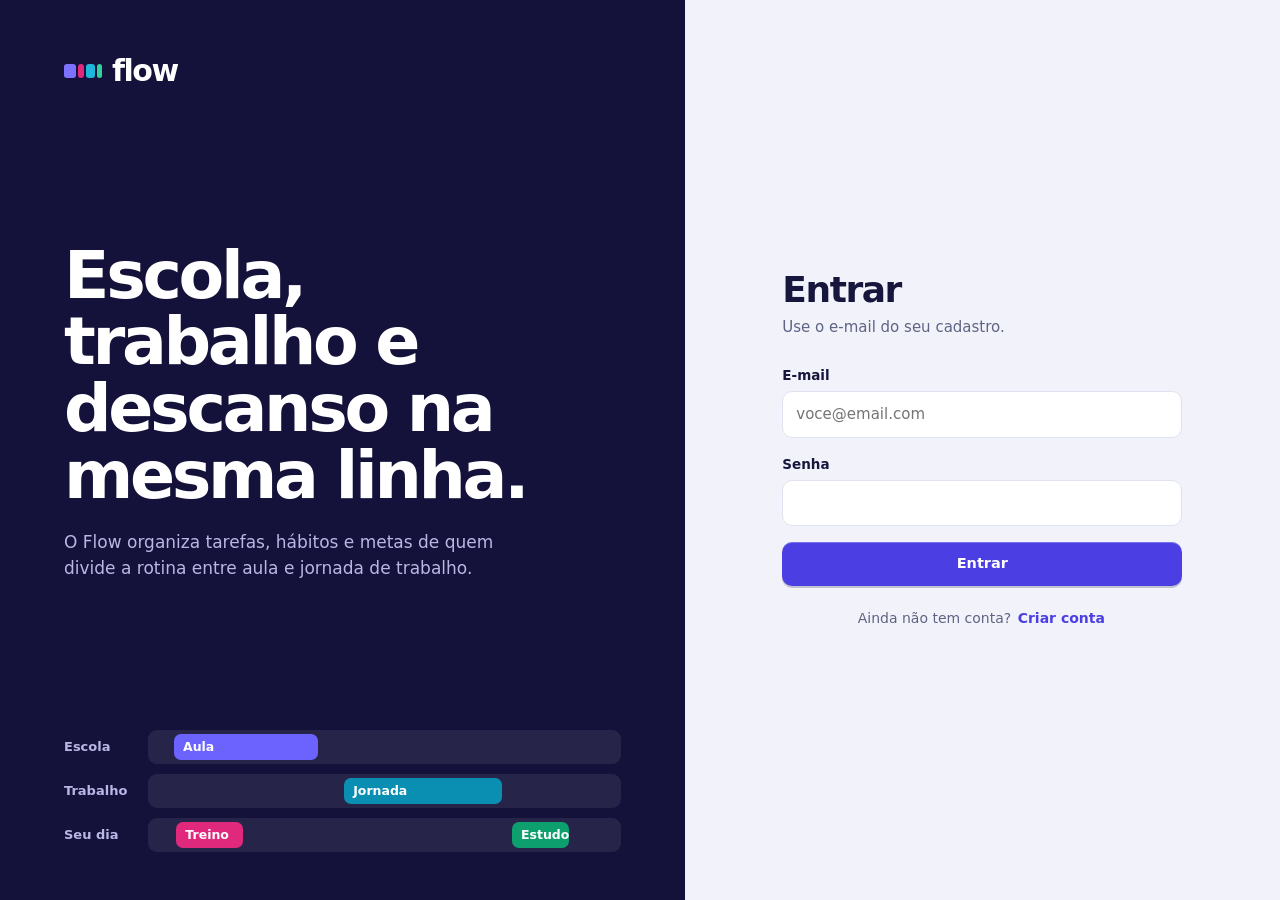
==== commit c7e85130: "Update stylesheet and script paths in index.html" ====
--- a/frontend/pages/index.html
+++ b/frontend/pages/index.html
@@ -8,7 +8,7 @@
     <link rel="preconnect" href="https://fonts.googleapis.com">
     <link rel="preconnect" href="https://fonts.gstatic.com" crossorigin>
     <link href="https://fonts.googleapis.com/css2?family=Bricolage+Grotesque:opsz,wght@12..96,500..800&family=Figtree:wght@400;500;600;700;800&display=swap" rel="stylesheet">
-    <link rel="stylesheet" href="style.css">
+    <link rel="stylesheet" href="../static/style.css">
 </head>
 <body>
 <div class="app public" id="app">
@@ -383,6 +383,6 @@
 
 <div id="toast-wrap" aria-live="polite"></div>
 
-<script src="script.js"></script>
+<script src="../js/script.js"></script>
 </body>
 </html>
--- a/frontend/static/style.css
+++ b/frontend/static/style.css
@@ -0,0 +1,444 @@
+/* =====================================================================
+   Flow Agendas
+   Ideia: o dia do estudante-trabalhador como uma linha do tempo.
+   Tinta azul-violeta na lateral, papel frio no conteúdo, cores sólidas
+   por categoria. Uma coisa memorável: a linha do dia na tela Hoje.
+   ===================================================================== */
+   :root {
+    --ink: #14123A;
+    --ink-line: rgba(255, 255, 255, .12);
+    --bg: #F2F3FA;
+    --surface: #FFFFFF;
+    --line: #DFE2F0;
+    --line-2: #ECEEF7;
+    --text: #17163D;
+    --muted: #5F6384;
+    --faint: #8A8EAB;
+
+    --indigo: #4B3FE4;   --indigo-soft: #E9E7FD;
+    --pink: #E0287D;     --pink-soft: #FCE4F0;
+    --cyan: #0A8FB3;     --cyan-soft: #DDF2F8;
+    --green: #0E9F6E;    --green-soft: #DDF5EA;
+    --amber: #D98A0B;    --amber-soft: #FCEFD3;
+    --red: #D6334A;      --red-soft: #FBE3E7;
+
+    --font-display: 'Bricolage Grotesque', 'Figtree', system-ui, sans-serif;
+    --font-body: 'Figtree', system-ui, -apple-system, 'Segoe UI', sans-serif;
+    --ease: cubic-bezier(.2, .8, .2, 1);
+    --spring: cubic-bezier(.34, 1.56, .64, 1);
+    --lab: 96px;
+}
+
+* { box-sizing: border-box; margin: 0; padding: 0; }
+html { -webkit-text-size-adjust: 100%; }
+body { font-family: var(--font-body); font-size: 15px; line-height: 1.5; background: var(--bg); color: var(--text); -webkit-font-smoothing: antialiased; }
+button { font: inherit; color: inherit; background: none; border: 0; cursor: pointer; }
+input, select, textarea { font: inherit; color: inherit; }
+ul { list-style: none; }
+:focus-visible { outline: 2px solid var(--indigo); outline-offset: 2px; }
+.hidden { display: none !important; }
+.muted { color: var(--muted); }
+.grow { flex: 1; }
+h1, h2, h3 { font-family: var(--font-display); letter-spacing: -.02em; line-height: 1.15; }
+
+/* ---------- Estrutura ---------- */
+.app { display: grid; grid-template-columns: 240px minmax(0, 1fr); min-height: 100vh; }
+.app.public { grid-template-columns: 1fr; }
+.app.public .side, .app.public .mobile-top { display: none; }
+.main { min-width: 0; width: 100%; max-width: 1140px; margin: 0 auto; padding: 44px clamp(20px, 4vw, 56px) 80px; }
+.app.public .main { max-width: none; padding: 0; }
+.screen { display: none; }
+.screen.active { display: block; animation: fade .2s ease-out; }
+@keyframes fade { from { opacity: 0; } }
+
+/* ---------- Barra lateral ---------- */
+.side { position: sticky; top: 0; height: 100vh; display: flex; flex-direction: column; padding: 28px 16px 20px; background: var(--ink); color: #E9E8FF; }
+.brand { display: flex; align-items: center; gap: 10px; font-family: var(--font-display); font-weight: 800; font-size: 30px; letter-spacing: -.05em; color: #fff; cursor: pointer; user-select: none; }
+.side .brand { padding: 0 12px 30px; }
+.brand.light { color: var(--ink); font-size: 26px; }
+.mark { display: inline-flex; gap: 2px; height: 14px; }
+.mark i { display: block; border-radius: 3px; }
+.mark i:nth-child(1) { width: 12px; background: #7C72FF; }
+.mark i:nth-child(2) { width: 6px; background: var(--pink); }
+.mark i:nth-child(3) { width: 9px; background: #1FB6DB; }
+.mark i:nth-child(4) { width: 5px; background: #2FD39A; }
+
+.nav { display: flex; flex-direction: column; gap: 2px; }
+.nav-btn { display: flex; align-items: center; gap: 12px; padding: 10px 12px; border-radius: 10px; color: #B9B7E6; font-weight: 600; font-size: 14.5px; text-align: left; transition: background .15s, color .15s, transform .12s var(--ease); }
+.nav-btn svg { width: 20px; height: 20px; flex: none; fill: none; stroke: currentColor; stroke-width: 1.8; stroke-linecap: round; stroke-linejoin: round; }
+.nav-btn:hover { background: rgba(255, 255, 255, .08); color: #fff; }
+.nav-btn:active { transform: scale(.97); }
+.nav-btn.active { background: #fff; color: var(--ink); }
+.nav-btn:focus-visible, .side-user:focus-visible { outline-color: #fff; }
+
+.side-user { margin-top: auto; display: flex; align-items: center; gap: 10px; width: 100%; padding: 10px 12px; border-radius: 12px; background: rgba(255, 255, 255, .07); color: #fff; font-weight: 600; font-size: 14px; text-align: left; transition: background .15s; }
+.side-user:hover { background: rgba(255, 255, 255, .13); }
+.side-user .js-username { overflow: hidden; text-overflow: ellipsis; white-space: nowrap; }
+.avatar { flex: none; width: 34px; height: 34px; border-radius: 50%; display: grid; place-items: center; background: var(--pink); color: #fff; font-weight: 800; font-size: 14px; }
+.mobile-top { display: none; }
+
+/* ---------- Cabeçalho de página ---------- */
+.head { display: flex; justify-content: space-between; align-items: flex-end; gap: 20px 32px; flex-wrap: wrap; margin-bottom: 32px; }
+.head h1 { font-weight: 700; font-size: clamp(32px, 4.4vw, 48px); letter-spacing: -.04em; line-height: 1.02; }
+.head p { color: var(--muted); margin-top: 10px; max-width: 58ch; }
+.head-actions { display: flex; gap: 8px; flex-wrap: wrap; }
+
+/* ---------- Botões ---------- */
+.btn { display: inline-flex; align-items: center; justify-content: center; gap: 8px; padding: 11px 18px; border-radius: 10px; background: var(--indigo); color: #fff; font-weight: 700; font-size: 14.5px; box-shadow: inset 0 1px 0 rgba(255, 255, 255, .25), 0 2px 0 rgba(20, 18, 58, .22); transition: transform .12s var(--ease), box-shadow .12s, background .15s, color .15s; }
+.btn svg { width: 18px; height: 18px; fill: none; stroke: currentColor; stroke-width: 2.2; stroke-linecap: round; stroke-linejoin: round; }
+.btn:hover { background: #3C31CC; }
+.btn:active { transform: translateY(2px); box-shadow: inset 0 1px 0 rgba(255, 255, 255, .15); }
+.btn.ghost { background: var(--surface); color: var(--text); box-shadow: inset 0 0 0 1.5px var(--line); }
+.btn.ghost:hover { background: var(--surface); color: var(--indigo); box-shadow: inset 0 0 0 1.5px var(--indigo); }
+.btn.pink { background: var(--pink); } .btn.pink:hover { background: #C41E6C; }
+.btn.green { background: var(--green); } .btn.green:hover { background: #0B8A5F; }
+.btn.cyan { background: var(--cyan); } .btn.cyan:hover { background: #087C9C; }
+.btn.sm { padding: 8px 13px; font-size: 13.5px; border-radius: 9px; }
+.btn.block { width: 100%; }
+.btn:disabled { opacity: .5; cursor: not-allowed; }
+
+.link { color: var(--indigo); font-weight: 700; font-size: 14px; padding: 2px; border-radius: 4px; }
+.link:hover { text-decoration: underline; text-underline-offset: 3px; }
+.ib { flex: none; width: 34px; height: 34px; border-radius: 10px; display: grid; place-items: center; color: var(--faint); transition: background .15s, color .15s, transform .12s var(--ease); }
+.ib svg { width: 18px; height: 18px; fill: none; stroke: currentColor; stroke-width: 1.8; stroke-linecap: round; stroke-linejoin: round; }
+.ib:hover { background: var(--indigo-soft); color: var(--indigo); }
+.ib.del:hover { background: var(--red-soft); color: var(--red); }
+.ib:active { transform: scale(.88); }
+
+/* ---------- Superfícies e listas ---------- */
+.panel { background: var(--surface); border: 1px solid var(--line); border-radius: 18px; }
+.list.panel { padding: 0 22px; }
+.list.panel > li { border-bottom: 1px solid var(--line-2); }
+.list.panel > li:last-child { border-bottom: 0; }
+
+.tabs { display: flex; gap: 26px; border-bottom: 1px solid var(--line); margin-bottom: 8px; overflow-x: auto; }
+.tab { padding: 10px 2px; margin-bottom: -1px; font-weight: 700; color: var(--muted); border-bottom: 3px solid transparent; white-space: nowrap; transition: color .15s, border-color .15s; }
+.tab:hover { color: var(--text); }
+.tab.active { color: var(--text); border-color: var(--indigo); }
+
+.group-h { display: flex; align-items: center; gap: 10px; font-size: 20px; margin: 26px 0 12px; }
+.group-h span { font-family: var(--font-body); font-size: 13px; font-weight: 700; color: var(--muted); background: var(--line-2); padding: 1px 10px; border-radius: 99px; letter-spacing: 0; }
+.group-h.is-late { color: var(--red); } .group-h.is-late span { background: var(--red-soft); color: var(--red); }
+#subject-list > .list { margin-top: 22px; }
+
+.empty { text-align: center; padding: 56px 20px; border: 1.5px dashed var(--line); border-radius: 18px; background: rgba(255, 255, 255, .5); margin-top: 22px; }
+.empty strong { display: block; font-family: var(--font-display); font-size: 22px; letter-spacing: -.02em; margin-bottom: 6px; }
+.empty p { color: var(--muted); margin: 0 auto 18px; max-width: 40ch; }
+.empty.small { padding: 28px 18px; margin-top: 0; }
+.empty.small strong { font-size: 18px; }
+.empty.small p { margin-bottom: 14px; }
+
+/* ---------- Linha de tarefa, hábito e checkbox ---------- */
+.task { display: grid; grid-template-columns: auto minmax(0, 1fr) auto; gap: 14px; align-items: center; padding: 15px 0; }
+.tick { flex: none; width: 26px; height: 26px; border-radius: 50%; border: 2px solid var(--cat, var(--indigo)); display: grid; place-items: center; color: transparent; transition: background .15s, color .15s, transform .2s var(--spring); }
+.tick svg { width: 15px; height: 15px; fill: none; stroke: currentColor; stroke-width: 3; stroke-linecap: round; stroke-linejoin: round; }
+.tick:hover:not(:disabled) { background: color-mix(in srgb, var(--cat, var(--indigo)) 16%, transparent); }
+.tick:active:not(:disabled) { transform: scale(.8); }
+.tick[aria-checked="true"] { background: var(--cat, var(--indigo)); color: #fff; }
+.tick:disabled { opacity: .35; cursor: not-allowed; }
+.tick.big { width: 42px; height: 42px; border-radius: 13px; border-width: 2.5px; }
+.tick.big svg { width: 22px; height: 22px; }
+
+.task-title { font-weight: 700; font-size: 16px; line-height: 1.3; word-break: break-word; }
+.task-desc { color: var(--muted); font-size: 14px; margin-top: 2px; }
+.task-meta { display: flex; flex-wrap: wrap; align-items: center; gap: 4px 16px; margin-top: 5px; font-size: 13px; color: var(--muted); }
+.task-meta .dotname { display: inline-flex; align-items: center; gap: 6px; }
+.task-meta .dotname i { width: 8px; height: 8px; border-radius: 50%; background: var(--cat, var(--indigo)); }
+.task-meta .bell { display: inline-flex; align-items: center; gap: 4px; }
+.task-meta .bell svg { width: 14px; height: 14px; fill: none; stroke: currentColor; stroke-width: 2; stroke-linecap: round; stroke-linejoin: round; }
+.task-meta .late { color: var(--red); font-weight: 700; }
+.goal-tag { background: var(--pink-soft); color: #A81559; font-weight: 700; padding: 0 9px; border-radius: 99px; }
+.prio { font-weight: 700; padding: 0 9px; border-radius: 99px; }
+.p-baixa { background: var(--line-2); color: var(--muted); }
+.p-alta { background: var(--amber-soft); color: #8A5200; }
+.p-urgente { background: var(--red-soft); color: #B3202F; }
+.task.is-done .task-title { color: var(--faint); text-decoration: line-through; text-decoration-thickness: 1.5px; }
+.task.is-cancel .task-title { color: var(--faint); text-decoration: line-through; }
+
+.task-actions { display: flex; align-items: center; gap: 4px; }
+.status { padding: 6px 13px; border-radius: 99px; font-size: 12.5px; font-weight: 700; white-space: nowrap; transition: transform .12s var(--ease), filter .15s; }
+.status:hover { filter: brightness(.96); }
+.status:active { transform: scale(.92); }
+.s-pendente { background: var(--amber-soft); color: #8A5200; }
+.s-em_andamento { background: var(--indigo-soft); color: #3A2FC4; }
+.s-concluido { background: var(--green-soft); color: #0B7A55; }
+.s-cancelado { background: var(--line-2); color: var(--muted); }
+
+/* ---------- Tela Hoje ---------- */
+.summary { font-family: var(--font-display); font-weight: 500; font-size: clamp(20px, 2.5vw, 27px); line-height: 1.4; letter-spacing: -.02em; color: var(--muted); max-width: 30em !important; margin-top: 14px !important; }
+.fig { font: inherit; font-weight: 700; color: var(--text); padding: 0 2px; border-bottom: 3px solid var(--c); border-radius: 2px; transition: background .15s; }
+.fig:hover { background: color-mix(in srgb, var(--c) 14%, transparent); }
+.f-task { --c: var(--indigo); } .f-habit { --c: var(--green); } .f-goal { --c: var(--pink); } .f-water { --c: var(--cyan); }
+.today-date { display: block; margin-top: 12px; color: var(--faint); font-size: 14px; text-transform: capitalize; }
+
+.rail-panel { padding: 24px 24px 14px; }
+.rail-scroll { overflow-x: auto; padding-bottom: 4px; }
+.rail { min-width: 620px; }
+.rail-axis { display: grid; grid-template-columns: var(--lab) 1fr; margin-bottom: 6px; font-size: 12px; color: var(--faint); font-variant-numeric: tabular-nums; }
+.ticks { position: relative; height: 18px; }
+.ticks span { position: absolute; transform: translateX(-50%); }
+.ticks span:first-child { transform: none; }
+.ticks span:last-child { transform: translateX(-100%); }
+.rail-body { position: relative; }
+.lane { display: grid; grid-template-columns: var(--lab) 1fr; align-items: center; border-top: 1px solid var(--line-2); }
+.lane-name { font-weight: 700; font-size: 14px; }
+.track { position: relative; background-image: linear-gradient(90deg, var(--line-2) 1px, transparent 1px); background-size: calc(100% / 18) 100%; }
+.lane-empty { position: absolute; left: 12px; top: 50%; transform: translateY(-50%); font-size: 13px; color: var(--faint); white-space: nowrap; }
+.blk { position: absolute; top: calc(9px + var(--row, 0) * 30px); height: 28px; border-radius: 8px; background: var(--c); color: #fff; padding: 0 9px; display: flex; align-items: center; overflow: hidden; font-size: 12.5px; font-weight: 700; white-space: nowrap; transform-origin: left center; }
+.blk span { overflow: hidden; text-overflow: ellipsis; }
+.blk.routine { top: 9px; height: 30px; background: color-mix(in srgb, var(--c) 14%, #fff); color: var(--c); box-shadow: inset 0 0 0 1.5px var(--c); }
+.blk.done { opacity: .45; text-decoration: line-through; }
+.now-wrap { position: absolute; top: 0; bottom: 0; left: var(--lab); right: 0; pointer-events: none; }
+.now { position: absolute; top: 0; bottom: 0; width: 2px; margin-left: -1px; background: var(--pink); z-index: 3; }
+.now i { position: absolute; bottom: -24px; left: 50%; transform: translateX(-50%); font-style: normal; font-size: 11px; font-weight: 800; color: #fff; background: var(--pink); padding: 1px 8px; border-radius: 99px; }
+.rail-note { margin-top: 32px; font-size: 12.5px; color: var(--faint); }
+
+/* a única entrada orquestrada do app: a linha do dia se desenha */
+.rail-enter .blk { animation: grow .7s var(--ease) backwards; animation-delay: calc(var(--lane, 0) * 140ms + var(--i, 0) * 80ms); }
+.rail-enter .now { animation: fade .5s ease-out .8s backwards; }
+@keyframes grow { from { transform: scaleX(0); opacity: 0; } }
+
+.today-cols { display: grid; grid-template-columns: minmax(0, 1.4fr) minmax(0, 1fr); gap: 36px; margin-top: 40px; }
+.col-h { display: flex; justify-content: space-between; align-items: baseline; margin-bottom: 12px; }
+.col-h h2 { font-size: 24px; }
+.more-link { margin-top: 10px; }
+
+/* ---------- Hábitos ---------- */
+.habit { display: grid; grid-template-columns: auto minmax(0, 1fr) auto auto auto; gap: 18px; align-items: center; padding: 18px 0; }
+.week { display: flex; gap: 7px; }
+.d { display: flex; flex-direction: column; align-items: center; gap: 4px; font-size: 11px; color: var(--faint); }
+.d em { font-style: normal; }
+.d i { width: 18px; height: 18px; border-radius: 50%; border: 2px solid var(--line); }
+.d.done i { background: var(--green); border-color: var(--green); }
+.d.miss i { background: var(--red-soft); border-color: #F1B2BC; }
+.d.off i { border-style: dashed; opacity: .5; }
+.d.today em { color: var(--text); font-weight: 800; }
+.d.today i { outline: 2px solid var(--indigo); outline-offset: 2px; }
+.streak { text-align: right; min-width: 92px; }
+.streak b { display: block; font-family: var(--font-display); font-size: 32px; line-height: 1; letter-spacing: -.04em; }
+.streak span { font-size: 12px; color: var(--muted); }
+.streak.zero b { color: var(--faint); }
+
+/* ---------- Metas ---------- */
+.goal { display: grid; grid-template-columns: 132px minmax(0, 1fr); gap: 24px; padding: 28px 0; }
+.goal-fig { font-family: var(--font-display); line-height: .9; letter-spacing: -.06em; color: var(--text); }
+.goal-fig b { font-size: 68px; font-weight: 800; }
+.goal-fig span { font-size: 24px; font-weight: 700; color: var(--muted); margin-left: 2px; letter-spacing: 0; }
+.goal.is-done .goal-fig b { color: var(--green); }
+.goal-main h3 { font-size: 22px; word-break: break-word; }
+.bar { height: 10px; border-radius: 99px; background: var(--line-2); overflow: hidden; margin: 14px 0 4px; }
+.bar > i { display: block; height: 100%; border-radius: inherit; background: var(--pink); transition: width .7s var(--ease); }
+.bar.thick { height: 12px; margin: 12px 0 8px; }
+.bar.thick > i { background: var(--green); transition: width 1s linear; }
+.goal.is-done .bar > i { background: var(--green); }
+.goal-tasks { margin-top: 14px; display: grid; gap: 6px; font-size: 14px; }
+.goal-tasks li { display: flex; align-items: center; gap: 10px; }
+.goal-tasks i { flex: none; width: 18px; height: 18px; border-radius: 50%; border: 2px solid var(--line); display: grid; place-items: center; color: #fff; }
+.goal-tasks i svg { width: 11px; height: 11px; fill: none; stroke: currentColor; stroke-width: 3.5; stroke-linecap: round; stroke-linejoin: round; }
+.goal-tasks li.ok { color: var(--faint); text-decoration: line-through; }
+.goal-tasks li.ok i { background: var(--green); border-color: var(--green); }
+.goal-tasks li.more { color: var(--faint); padding-left: 28px; }
+.goal-actions { display: flex; align-items: center; flex-wrap: wrap; gap: 8px; margin-top: 18px; }
+
+/* ---------- Bem-estar ---------- */
+.well { display: grid; grid-template-columns: minmax(150px, .7fr) minmax(0, 1.7fr) auto; gap: 32px; align-items: center; padding: 30px 32px; border-bottom: 1px solid var(--line-2); }
+.well:last-child { border-bottom: 0; }
+.well-name h2 { font-size: 24px; }
+.well-name p { color: var(--muted); font-size: 14px; margin-top: 4px; }
+.well-read { margin-top: 10px; font-size: 14px; color: var(--muted); font-variant-numeric: tabular-nums; }
+.meter { display: grid; grid-template-columns: repeat(8, 1fr); gap: 6px; }
+.meter i { height: 52px; background: var(--line-2); transition: background .3s, transform .3s var(--spring); }
+.meter.water i { border-radius: 4px 4px 14px 14px; }
+.meter.sleep i { border-radius: 12px; }
+.meter.water i.on { background: var(--cyan); }
+.meter.sleep i.on { background: var(--pink); }
+.meter i.on { transform: translateY(-3px); }
+.clock { font-family: var(--font-display); font-weight: 700; font-size: 56px; line-height: 1; letter-spacing: -.05em; font-variant-numeric: tabular-nums; }
+
+/* ---------- Ajustes ---------- */
+.settings { padding: 8px 32px 28px; }
+.set-sec { padding: 26px 0; border-bottom: 1px solid var(--line-2); }
+.set-sec h2 { font-size: 22px; margin-bottom: 16px; }
+.set-h { display: flex; justify-content: space-between; align-items: flex-start; gap: 16px; flex-wrap: wrap; margin-bottom: 4px; }
+.set-h h2 { margin-bottom: 4px; }
+.set-foot { display: flex; justify-content: space-between; gap: 12px; padding-top: 24px; }
+.jrow { display: flex; align-items: center; justify-content: space-between; gap: 12px; padding: 14px 0; border-bottom: 1px solid var(--line-2); }
+.jrow:last-child { border-bottom: 0; }
+.jmain { display: flex; flex-direction: column; font-size: 14px; color: var(--muted); }
+.jmain strong { color: var(--text); font-size: 15.5px; }
+#jornada-list { margin-top: 10px; }
+
+/* ---------- Formulários ---------- */
+.field { margin-bottom: 16px; }
+.field label { display: block; font-size: 13.5px; font-weight: 700; margin-bottom: 6px; }
+input[type="text"], input[type="email"], input[type="password"], input[type="date"], input[type="time"], input[type="number"], input[type="datetime-local"], select, textarea {
+    width: 100%; padding: 11px 13px; background: #fff; border: 1.5px solid var(--line); border-radius: 10px; transition: border-color .15s, box-shadow .15s;
+}
+textarea { resize: vertical; }
+input:hover, select:hover, textarea:hover { border-color: #C5C9E2; }
+input:focus, select:focus, textarea:focus { outline: none; border-color: var(--indigo); box-shadow: 0 0 0 4px var(--indigo-soft); }
+input[readonly] { background: var(--bg); color: var(--muted); }
+.hint { font-size: 12.5px; color: var(--faint); margin-top: 6px; }
+.grid2 { display: grid; grid-template-columns: 1fr 1fr; gap: 0 18px; }
+.span2 { grid-column: 1 / -1; }
+.check { display: flex; align-items: center; gap: 10px; font-size: 14px; color: var(--muted); cursor: pointer; }
+.check input { width: 18px; height: 18px; accent-color: var(--indigo); }
+.days { display: flex; flex-wrap: wrap; gap: 6px; }
+.day-chip { padding: 8px 12px; border-radius: 10px; border: 1.5px solid var(--line); background: #fff; font-weight: 700; font-size: 13px; color: var(--muted); transition: all .15s; }
+.day-chip:hover { border-color: var(--indigo); }
+.day-chip:active { transform: scale(.92); }
+.day-chip.on { background: var(--indigo); border-color: var(--indigo); color: #fff; }
+.carga { font-size: 13.5px; font-weight: 700; color: var(--indigo); margin: -4px 0 16px; }
+
+/* ---------- Entrar e criar conta ---------- */
+.auth { display: grid; grid-template-columns: minmax(0, 1.15fr) minmax(0, 1fr); min-height: 100vh; }
+.auth-pitch { background: var(--ink); color: #fff; padding: 48px clamp(28px, 5vw, 72px); display: flex; flex-direction: column; justify-content: space-between; gap: 44px; }
+.auth-pitch .brand { padding: 0; }
+.auth-pitch h1 { font-weight: 800; font-size: clamp(38px, 5.2vw, 70px); line-height: 1; letter-spacing: -.05em; max-width: 11ch; }
+.auth-pitch p { margin-top: 22px; color: #B9B7E6; max-width: 44ch; font-size: 17px; }
+.demo { display: grid; gap: 10px; }
+.demo-row { display: grid; grid-template-columns: 74px 1fr; align-items: center; gap: 10px; font-size: 13px; color: #B9B7E6; font-weight: 600; }
+.demo-lane { position: relative; height: 34px; border-radius: 9px; background: rgba(255, 255, 255, .08); }
+.demo-lane b { position: absolute; top: 4px; bottom: 4px; border-radius: 7px; background: var(--c); color: #fff; font-size: 12.5px; display: flex; align-items: center; padding: 0 9px; overflow: hidden; white-space: nowrap; transform-origin: left; animation: grow .9s var(--ease) backwards; animation-delay: var(--d); }
+.auth-form { display: flex; align-items: center; justify-content: center; padding: 40px 28px; }
+.auth-card { width: 100%; max-width: 400px; }
+.auth-card h2 { font-size: 36px; letter-spacing: -.04em; }
+.auth-card > .muted { margin: 6px 0 26px; }
+.auth-switch { text-align: center; margin-top: 20px; color: var(--muted); font-size: 14px; }
+.signup { max-width: 760px; margin: 0 auto; padding: 36px 24px 80px; }
+.signup h1 { font-size: clamp(34px, 5vw, 48px); letter-spacing: -.045em; margin: 18px 0 8px; }
+.signup > .muted { margin-bottom: 26px; }
+.signup form { background: var(--surface); border: 1px solid var(--line); border-radius: 18px; padding: 8px 32px 28px; }
+.form-sec { grid-column: 1 / -1; font-size: 20px; margin: 26px 0 16px; padding-top: 22px; border-top: 1px solid var(--line-2); }
+.form-sec.first { border-top: 0; padding-top: 0; }
+.form-actions { display: flex; justify-content: flex-end; margin-top: 12px; }
+
+/* ---------- Chat com a Aya ---------- */
+#screen-aya { max-width: 860px; }
+.chat { display: flex; flex-direction: column; height: calc(100vh - 100px); min-height: 520px; overflow: hidden; }
+.chat-head { display: flex; align-items: center; gap: 14px; padding: 18px 24px; border-bottom: 1px solid var(--line-2); }
+.chat-head h2 { font-size: 22px; }
+.st { font-size: 13px; font-weight: 700; color: var(--green); display: flex; align-items: center; gap: 6px; }
+.st::before { content: ''; width: 8px; height: 8px; border-radius: 50%; background: currentColor; }
+.st-typing { display: none; }
+.aya-typing .st-on { display: none; }
+.aya-typing .st-typing { display: inline; }
+.aya-typing .st { color: var(--pink); }
+.aya-av { position: relative; flex: none; width: 48px; height: 48px; border-radius: 50%; display: grid; place-items: center; background: var(--pink); font-size: 22px; }
+.aya-av::before, .aya-av::after { content: ''; position: absolute; inset: 0; border-radius: 50%; border: 2px solid var(--pink); opacity: 0; }
+.aya-typing .aya-av { animation: think .9s ease-in-out infinite; }
+.aya-typing .aya-av::before { animation: ping 1.2s ease-out infinite; }
+.aya-typing .aya-av::after { animation: ping 1.2s ease-out .6s infinite; }
+@keyframes think { 0%, 100% { transform: rotate(0) scale(1); } 25% { transform: rotate(-7deg) scale(1.08); } 75% { transform: rotate(7deg) scale(1.08); } }
+@keyframes ping { from { transform: scale(1); opacity: .7; } to { transform: scale(1.8); opacity: 0; } }
+
+.chat-messages { flex: 1; overflow-y: auto; padding: 24px; display: flex; flex-direction: column; gap: 12px; scroll-behavior: smooth; }
+.msg { display: flex; align-items: flex-end; gap: 10px; max-width: 84%; }
+.msg:last-child { animation: msgIn .3s var(--ease); }
+@keyframes msgIn { from { opacity: 0; transform: translateY(10px); } }
+.msg.aya::before { content: '✨'; flex: none; width: 28px; height: 28px; border-radius: 50%; background: var(--pink); display: grid; place-items: center; font-size: 13px; }
+.bub { padding: 12px 16px; font-size: 15px; line-height: 1.55; word-break: break-word; }
+.msg.aya .bub { background: var(--pink-soft); color: #4A1030; border-radius: 18px 18px 18px 5px; }
+.msg.user { align-self: flex-end; }
+.msg.user .bub { background: var(--indigo); color: #fff; border-radius: 18px 18px 5px 18px; }
+.typing { display: none; align-items: center; gap: 10px; padding: 0 24px 12px; }
+.aya-typing .typing { display: flex; }
+.typing .mini { width: 28px; height: 28px; border-radius: 50%; background: var(--pink); display: grid; place-items: center; font-size: 13px; }
+.dots { display: flex; gap: 5px; padding: 14px 16px; background: var(--pink-soft); border-radius: 18px 18px 18px 5px; }
+.dots i { width: 7px; height: 7px; border-radius: 50%; background: var(--pink); animation: jump 1.1s ease-in-out infinite; }
+.dots i:nth-child(2) { animation-delay: .15s; } .dots i:nth-child(3) { animation-delay: .3s; }
+@keyframes jump { 0%, 60%, 100% { transform: translateY(0); opacity: .5; } 30% { transform: translateY(-6px); opacity: 1; } }
+.chat-chips { display: flex; gap: 8px; flex-wrap: wrap; padding: 4px 24px 0; }
+.chip-btn { padding: 7px 14px; border-radius: 99px; border: 1.5px solid var(--line); background: #fff; font-size: 13.5px; font-weight: 600; color: var(--muted); transition: all .15s; }
+.chip-btn:hover { border-color: var(--pink); color: var(--pink); }
+.chip-btn:active { transform: scale(.94); }
+.composer { display: flex; gap: 10px; padding: 14px 20px 20px; }
+.composer input { border-radius: 99px; padding: 14px 22px; }
+.send { flex: none; width: 50px; height: 50px; border-radius: 50%; background: var(--indigo); color: #fff; display: grid; place-items: center; box-shadow: 0 2px 0 rgba(20, 18, 58, .22); transition: transform .12s var(--ease); }
+.send svg { width: 20px; height: 20px; fill: none; stroke: currentColor; stroke-width: 2; stroke-linecap: round; stroke-linejoin: round; }
+.send:hover { background: #3C31CC; }
+.send:active { transform: translateY(2px) scale(.94); }
+
+/* ---------- Modais e avisos ---------- */
+.overlay { position: fixed; inset: 0; z-index: 700; display: none; align-items: center; justify-content: center; padding: 20px; background: rgba(20, 18, 58, .5); }
+.overlay.open { display: flex; animation: fade .15s ease-out; }
+.sheet { width: 100%; max-width: 580px; max-height: 92vh; overflow-y: auto; background: #fff; border-radius: 22px; padding: 30px; box-shadow: 0 30px 80px -20px rgba(20, 18, 58, .55); animation: sheetIn .35s var(--spring); }
+@keyframes sheetIn { from { transform: translateY(26px) scale(.97); opacity: 0; } }
+.sheet h2 { font-size: 28px; letter-spacing: -.035em; }
+.sheet .sub { margin: 4px 0 22px; }
+.sheet-actions { display: flex; justify-content: flex-end; gap: 10px; margin-top: 22px; }
+
+#toast-wrap { position: fixed; top: 20px; right: 20px; z-index: 800; display: flex; flex-direction: column; gap: 10px; pointer-events: none; }
+.toast { display: flex; align-items: flex-start; gap: 12px; max-width: 360px; padding: 13px 18px 13px 14px; border-radius: 14px; background: var(--ink); color: #fff; font-weight: 600; font-size: 14.5px; box-shadow: 0 14px 40px -10px rgba(20, 18, 58, .6); animation: toastIn .4s var(--spring); }
+.toast .ti { flex: none; width: 22px; height: 22px; border-radius: 50%; display: grid; place-items: center; background: var(--green); font-weight: 800; font-size: 13px; }
+.toast.err .ti { background: var(--red); }
+.toast.bell .ti { background: var(--amber); }
+.toast .ti svg { width: 13px; height: 13px; fill: none; stroke: currentColor; stroke-width: 3; stroke-linecap: round; stroke-linejoin: round; }
+@keyframes toastIn { from { transform: translateX(40px); opacity: 0; } }
+
+/* ---------- Easter egg: modo turbo ---------- */
+body::before { content: ''; position: fixed; inset: 0; z-index: 900; pointer-events: none; opacity: 0; transition: opacity .4s; mix-blend-mode: color; background: conic-gradient(from 0deg, #ff0080, #ff8c00, #ffe600, #00ff85, #00cfff, #7a00ff, #ff0080); }
+body::after { content: 'Modo turbo'; position: fixed; left: 50%; bottom: 24px; z-index: 950; padding: 10px 26px; border-radius: 99px; font-family: var(--font-display); font-weight: 800; font-size: 16px; letter-spacing: -.01em; color: #fff; pointer-events: none; background: linear-gradient(90deg, #ff0080, #7a00ff, #00cfff, #ff0080); background-size: 300% 100%; opacity: 0; transform: translate(-50%, 90px); transition: transform .5s var(--spring), opacity .3s; }
+body.turbo-active::before { opacity: .55; animation: spinHue 2s linear infinite; }
+body.turbo-active::after { opacity: 1; transform: translate(-50%, 0); animation: slideBg 1s linear infinite; }
+@keyframes spinHue { to { filter: hue-rotate(360deg); } }
+@keyframes slideBg { to { background-position: 300% 0; } }
+body.turbo-active .blk:not(.routine) { animation: pulseBlk .4s ease-in-out infinite alternate; }
+@keyframes pulseBlk { to { filter: brightness(1.35) saturate(1.6); transform: scaleY(1.15); } }
+body.turbo-active .track { background-image: linear-gradient(115deg, rgba(224, 40, 125, .16) 25%, transparent 25% 50%, rgba(10, 143, 179, .16) 50% 75%, transparent 75%); background-size: 48px 48px; animation: stripes .5s linear infinite; }
+@keyframes stripes { to { background-position: 48px 0; } }
+body.turbo-active .mark i { animation: markJump .35s ease-in-out infinite alternate; }
+body.turbo-active .mark i:nth-child(even) { animation-delay: .17s; }
+@keyframes markJump { to { transform: translateY(-5px); } }
+body.turbo-active .aya-av { animation: shake .3s infinite; box-shadow: 0 0 24px #ff0080, 0 0 48px #7a00ff; }
+@keyframes shake { 0%, 100% { transform: rotate(0) scale(1.1); } 25% { transform: rotate(14deg) scale(1.16); } 75% { transform: rotate(-14deg) scale(1.16); } }
+#navbar.turbo { box-shadow: 4px 0 40px rgba(255, 0, 128, .55); }
+
+/* ---------- Celular ---------- */
+@media (max-width: 900px) {
+    :root { --lab: 70px; }
+    .app { grid-template-columns: minmax(0, 1fr); grid-template-rows: auto 1fr; align-content: start; }
+    .main { min-width: 0; }
+    .head > * { min-width: 0; }
+    .side { position: fixed; z-index: 200; top: auto; left: 0; right: 0; bottom: 0; height: auto; flex-direction: row; padding: 6px 6px calc(6px + env(safe-area-inset-bottom)); border-top: 1px solid var(--ink-line); }
+    .side .brand, .side-user, #nav-config { display: none; }
+    .nav { flex-direction: row; width: 100%; gap: 0; }
+    .nav-btn { flex: 1; min-width: 0; flex-direction: column; align-items: center; gap: 3px; padding: 7px 0; font-size: 10.5px; border-radius: 12px; }
+    .mobile-top { display: flex; position: sticky; top: 0; z-index: 100; align-items: center; justify-content: space-between; padding: 12px 16px; background: rgba(242, 243, 250, .92); backdrop-filter: blur(8px); border-bottom: 1px solid var(--line); }
+    .app.public .mobile-top { display: none; }
+    .main { padding: 24px 16px 110px; }
+    .head { margin-bottom: 24px; }
+    .today-cols { grid-template-columns: 1fr; gap: 32px; }
+    .list.panel { padding: 0 16px; }
+    .task { grid-template-columns: auto minmax(0, 1fr); }
+    .task-actions { grid-column: 2; }
+    .habit { grid-template-columns: auto minmax(0, 1fr) auto; gap: 12px 14px; }
+    .habit .week { grid-column: 1 / -1; justify-content: space-between; }
+    .habit .streak { grid-column: 3; grid-row: 1; }
+    .habit .ib { grid-column: 3; grid-row: 1; justify-self: end; margin-top: 52px; display: none; }
+    .goal { grid-template-columns: 1fr; gap: 10px; padding: 22px 0; }
+    .goal-fig b { font-size: 52px; }
+    .well { grid-template-columns: 1fr; gap: 16px; padding: 24px 20px; }
+    .well .btn { width: 100%; }
+    .settings { padding: 4px 20px 24px; }
+    .grid2 { grid-template-columns: 1fr; }
+    .auth { grid-template-columns: 1fr; }
+    .auth-pitch { padding: 28px 24px 32px; gap: 28px; }
+    .auth-pitch h1 { font-size: 38px; }
+    .signup form { padding: 4px 20px 24px; }
+    .chat { height: calc(100dvh - 210px); min-height: 420px; }
+    .chat-messages { padding: 16px; }
+    .chat-chips { padding: 4px 16px 0; flex-wrap: nowrap; overflow-x: auto; }
+    .chip-btn { white-space: nowrap; }
+    .typing { padding: 0 16px 10px; }
+    #toast-wrap { left: 16px; right: 16px; top: 72px; }
+    .toast { max-width: none; }
+    .overlay { align-items: flex-end; padding: 0; }
+    .sheet { max-width: none; border-radius: 22px 22px 0 0; padding: 24px 20px calc(24px + env(safe-area-inset-bottom)); animation-name: sheetUp; }
+    body::after { bottom: 84px; }
+}
+@keyframes sheetUp { from { transform: translateY(100%); } }
+
+@media (prefers-reduced-motion: reduce) {
+    *, *::before, *::after { animation-duration: .001ms !important; animation-iteration-count: 1 !important; transition-duration: .001ms !important; scroll-behavior: auto !important; }
+}
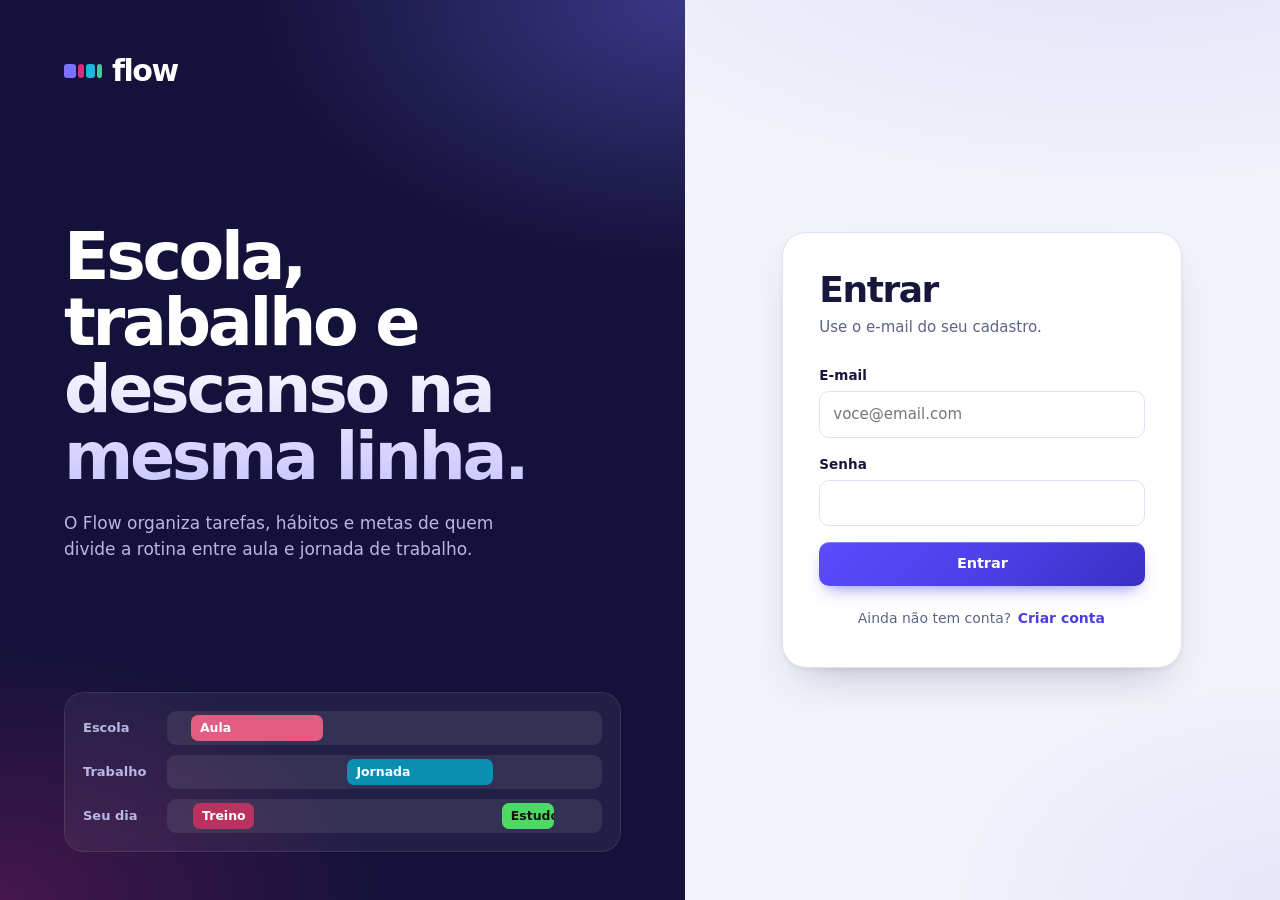
==== commit d65c9dd5: "Update index.html" ====
--- a/frontend/pages/index.html
+++ b/frontend/pages/index.html
@@ -3,8 +3,9 @@
 <head>
     <meta charset="UTF-8">
     <meta name="viewport" content="width=device-width, initial-scale=1.0, viewport-fit=cover">
-    <meta name="theme-color" content="#14123A">
+    <meta name="theme-color" content="#121214">
     <title>Flow Agendas</title>
+    <link rel="icon" href="data:image/svg+xml,%3Csvg xmlns='http://www.w3.org/2000/svg' viewBox='0 0 32 32'%3E%3Crect width='32' height='32' rx='8' fill='%23121214'/%3E%3Crect x='6' y='10' width='8' height='12' rx='2' fill='%23E25C84'/%3E%3Crect x='15' y='10' width='4' height='12' rx='2' fill='%23FFD6E8'/%3E%3Crect x='20' y='10' width='3' height='12' rx='1.5' fill='%23FFE6A3'/%3E%3Crect x='24' y='10' width='2.5' height='12' rx='1.25' fill='%234CD964'/%3E%3C/svg%3E">
     <link rel="preconnect" href="https://fonts.googleapis.com">
     <link rel="preconnect" href="https://fonts.gstatic.com" crossorigin>
     <link href="https://fonts.googleapis.com/css2?family=Bricolage+Grotesque:opsz,wght@12..96,500..800&family=Figtree:wght@400;500;600;700;800&display=swap" rel="stylesheet">
@@ -13,7 +14,9 @@
 <body>
 <div class="app public" id="app">
 
-    <!-- NAVEGAÇÃO: barra lateral no desktop, barra inferior no celular -->
+    <!-- =================================================================
+         MENU LATERAL (DESKTOP) E BARRA INFERIOR (CELULAR)
+         ================================================================= -->
     <aside class="side" id="navbar">
         <div class="brand" onclick="navTo('screen-menu', 'nav-dashboard')">
             <span class="mark" aria-hidden="true"><i></i><i></i><i></i><i></i></span>flow
@@ -21,19 +24,29 @@
 
         <nav class="nav" id="nav-links" aria-label="Principal">
             <button class="nav-btn" id="nav-dashboard" onclick="navTo('screen-menu', 'nav-dashboard')">
-                <svg viewBox="0 0 24 24" aria-hidden="true"><rect x="3" y="4" width="18" height="17" rx="3"/><path d="M3 9h18M8 2v4M16 2v4"/></svg><span>Hoje</span></button>
+                <svg viewBox="0 0 24 24" aria-hidden="true"><rect x="3" y="4" width="18" height="17" rx="3"/><path d="M3 9h18M8 2v4M16 2v4"/></svg><span>Hoje</span>
+            </button>
             <button class="nav-btn" id="nav-tarefas" onclick="navTo('screen-tarefas', 'nav-tarefas')">
-                <svg viewBox="0 0 24 24" aria-hidden="true"><path d="M9 6h12M9 12h12M9 18h12"/><path d="M3 6l1.5 1.5L7 5M3 12l1.5 1.5L7 11M3 18l1.5 1.5L7 17"/></svg><span>Tarefas</span></button>
+                <svg viewBox="0 0 24 24" aria-hidden="true"><path d="M9 6h12M9 12h12M9 18h12"/><path d="M3 6l1.5 1.5L7 5M3 12l1.5 1.5L7 11M3 18l1.5 1.5L7 17"/></svg><span>Tarefas</span>
+            </button>
+            <button class="nav-btn" id="nav-estudos" onclick="navTo('screen-estudos', 'nav-estudos')">
+                <svg viewBox="0 0 24 24" aria-hidden="true"><path d="M2 3h6a4 4 0 0 1 4 4v14a3 3 0 0 0-3-3H2z"/><path d="M22 3h-6a4 4 0 0 0-4 4v14a3 3 0 0 1 3-3h7z"/></svg><span>Estudos</span>
+            </button>
             <button class="nav-btn" id="nav-habitos" onclick="navTo('screen-habitos', 'nav-habitos')">
-                <svg viewBox="0 0 24 24" aria-hidden="true"><path d="M17 2l4 4-4 4"/><path d="M3 11V9a3 3 0 0 1 3-3h15"/><path d="M7 22l-4-4 4-4"/><path d="M21 13v2a3 3 0 0 1-3 3H3"/></svg><span>Hábitos</span></button>
+                <svg viewBox="0 0 24 24" aria-hidden="true"><path d="M17 2l4 4-4 4"/><path d="M3 11V9a3 3 0 0 1 3-3h15"/><path d="M7 22l-4-4 4-4"/><path d="M21 13v2a3 3 0 0 1-3 3H3"/></svg><span>Hábitos</span>
+            </button>
             <button class="nav-btn" id="nav-metas" onclick="navTo('screen-metas', 'nav-metas')">
-                <svg viewBox="0 0 24 24" aria-hidden="true"><circle cx="12" cy="12" r="9"/><circle cx="12" cy="12" r="5"/><circle cx="12" cy="12" r="1.2"/></svg><span>Metas</span></button>
+                <svg viewBox="0 0 24 24" aria-hidden="true"><circle cx="12" cy="12" r="9"/><circle cx="12" cy="12" r="5"/><circle cx="12" cy="12" r="1.2"/></svg><span>Metas</span>
+            </button>
             <button class="nav-btn" id="nav-bemestar" onclick="navTo('screen-bemestar', 'nav-bemestar')">
-                <svg viewBox="0 0 24 24" aria-hidden="true"><path d="M12 21C7 17 3 13.5 3 9.5A4.5 4.5 0 0 1 12 7a4.5 4.5 0 0 1 9 2.5C21 13.5 17 17 12 21z"/></svg><span>Bem-estar</span></button>
-            <button class="nav-btn" id="nav-aya" onclick="navTo('screen-aya', 'nav-aya')">
-                <svg viewBox="0 0 24 24" aria-hidden="true"><path d="M11 3l1.8 5.2L18 10l-5.2 1.8L11 17l-1.8-5.2L4 10l5.2-1.8z"/><path d="M19 15l.8 2.2L22 18l-2.2.8L19 21l-.8-2.2L16 18l2.2-.8z"/></svg><span>Aya</span></button>
+                <svg viewBox="0 0 24 24" aria-hidden="true"><path d="M12 21C7 17 3 13.5 3 9.5A4.5 4.5 0 0 1 12 7a4.5 4.5 0 0 1 9 2.5C21 13.5 17 17 12 21z"/></svg><span>Bem-estar</span>
+            </button>
+            <button class="nav-btn" id="nav-categorias" onclick="navTo('screen-categorias', 'nav-categorias')">
+                <svg viewBox="0 0 24 24" aria-hidden="true"><path d="M20.6 13.4l-7.2 7.2a2 2 0 0 1-2.8 0L2 12V2h10l8.6 8.6a2 2 0 0 1 0 2.8z"/><circle cx="7.5" cy="7.5" r="1"/></svg><span>Categorias</span>
+            </button>
             <button class="nav-btn" id="nav-config" onclick="navTo('screen-config', 'nav-config')">
-                <svg viewBox="0 0 24 24" aria-hidden="true"><path d="M4 6h9M19 6h1M4 12h3M13 12h7M4 18h11M21 18h-1"/><circle cx="16" cy="6" r="2"/><circle cx="10" cy="12" r="2"/><circle cx="18" cy="18" r="2"/></svg><span>Ajustes</span></button>
+                <svg viewBox="0 0 24 24" aria-hidden="true"><path d="M4 6h9M19 6h1M4 12h3M13 12h7M4 18h11M21 18h-1"/><circle cx="16" cy="6" r="2"/><circle cx="10" cy="12" r="2"/><circle cx="18" cy="18" r="2"/></svg><span>Ajustes</span>
+            </button>
         </nav>
 
         <button class="side-user" id="user-area" onclick="navTo('screen-config', 'nav-config')" aria-label="Abrir ajustes">
@@ -41,6 +54,7 @@
         </button>
     </aside>
 
+    <!-- CABEÇALHO SUPERIOR NO CELULAR -->
     <div class="mobile-top">
         <div class="brand light" onclick="navTo('screen-menu', 'nav-dashboard')"><span class="mark" aria-hidden="true"><i></i><i></i><i></i><i></i></span>flow</div>
         <button class="avatar js-avatar" onclick="navTo('screen-config', 'nav-config')" aria-label="Abrir ajustes">A</button>
@@ -48,7 +62,9 @@
 
     <main class="main">
 
-        <!-- ENTRAR -->
+        <!-- =================================================================
+             TELA 1: ENTRAR (LOGIN)
+             ================================================================= -->
         <section id="screen-login" class="screen active">
             <div class="auth">
                 <div class="auth-pitch">
@@ -58,9 +74,9 @@
                         <p>O Flow organiza tarefas, hábitos e metas de quem divide a rotina entre aula e jornada de trabalho.</p>
                     </div>
                     <div class="demo" aria-hidden="true">
-                        <div class="demo-row"><span>Escola</span><div class="demo-lane"><b style="left:5.5%;width:30.5%;--c:#6C63FF;--d:.2s">Aula</b></div></div>
-                        <div class="demo-row"><span>Trabalho</span><div class="demo-lane"><b style="left:41.5%;width:33.5%;--c:#0A8FB3;--d:.4s">Jornada</b></div></div>
-                        <div class="demo-row"><span>Seu dia</span><div class="demo-lane"><b style="left:77%;width:12%;--c:#0E9F6E;--d:.6s">Estudo</b><b style="left:6%;width:14%;--c:#E0287D;--d:.8s">Treino</b></div></div>
+                        <div class="demo-row"><span>Escola</span><div class="demo-lane"><b style="left:5.5%;width:30.5%;--c:#E25C84;">Aula</b></div></div>
+                        <div class="demo-row"><span>Trabalho</span><div class="demo-lane"><b style="left:41.5%;width:33.5%;--c:#0A8FB3;">Jornada</b></div></div>
+                        <div class="demo-row"><span>Seu dia</span><div class="demo-lane"><b style="left:77%;width:12%;--c:#4CD964;color:#121214;">Estudo</b><b style="left:6%;width:14%;--c:#B8335F;">Treino</b></div></div>
                     </div>
                 </div>
                 <div class="auth-form">
@@ -78,12 +94,14 @@
             </div>
         </section>
 
-        <!-- CRIAR CONTA -->
+        <!-- =================================================================
+             TELA 2: CRIAR CONTA (CADASTRO)
+             ================================================================= -->
         <section id="screen-cadastro" class="screen">
             <div class="signup">
                 <button class="link back" onclick="navTo('screen-login')">Voltar para entrar</button>
                 <h1>Criar conta</h1>
-                <p class="muted">Seus dados, sua escola e seu curso. Tudo fica salvo só neste navegador.</p>
+                <p class="muted">Seus dados, sua escola e seu curso.</p>
                 <form id="form-cadastro" onsubmit="event.preventDefault(); doCadastro();">
                     <div class="grid2">
                         <h2 class="form-sec first">Você</h2>
@@ -97,24 +115,25 @@
                             <select id="cad-turno-escolar"><option value="manha">Manhã</option><option value="tarde">Tarde</option><option value="noite">Noite</option></select></div>
 
                         <h2 class="form-sec">Instituição</h2>
-                        <div class="field span2"><label for="cad-inst">Nome da instituição</label><input type="text" id="cad-inst" maxlength="150" required></div>
-                        <div class="field"><label for="cad-inst-tipo">Tipo</label>
-                            <select id="cad-inst-tipo"><option value="escola">Escola</option><option value="empresa">Empresa</option><option value="ong">ONG</option><option value="outro">Outro</option></select></div>
-                        <div class="field"><label for="cad-cidade">Cidade</label><input type="text" id="cad-cidade" maxlength="100" required></div>
-                        <div class="field"><label for="cad-uf">UF</label><input type="text" id="cad-uf" maxlength="2" placeholder="PR" required style="text-transform:uppercase"></div>
+                        <div class="field span2" style="position: relative;">
+                            <label for="cad-busca-inst">Sua escola/instituição</label>
+                            <input type="text" id="cad-busca-inst" placeholder="Digite o nome da sua escola..." autocomplete="off">
+                            <input type="hidden" id="cad-inst-id">
+                            <div id="lista-instituicoes" class="hidden"></div>
+                        </div>
 
                         <h2 class="form-sec">Curso</h2>
-                        <div class="field span2"><label for="cad-curso">Nome do curso</label><input type="text" id="cad-curso" maxlength="150" required></div>
-                        <div class="field"><label for="cad-curso-turno">Turno do curso</label>
-                            <select id="cad-curso-turno"><option value="manha">Manhã</option><option value="tarde">Tarde</option><option value="noite">Noite</option><option value="integral">Integral</option></select></div>
-                        <div class="field"><label for="cad-curso-duracao">Duração em semestres</label><input type="number" id="cad-curso-duracao" min="1" max="20" value="6" required></div>
+                        <div class="field span2"><label for="cad-curso">Seu curso</label>
+                            <select id="cad-curso" required><option value="">Escolha a escola primeiro</option></select></div>
                     </div>
                     <div class="form-actions"><button type="submit" class="btn">Criar conta</button></div>
                 </form>
             </div>
         </section>
 
-        <!-- HOJE -->
+        <!-- =================================================================
+             TELA 3: HOJE (DASHBOARD E LINHA DO DIA)
+             ================================================================= -->
         <section id="screen-menu" class="screen">
             <div class="head">
                 <div>
@@ -146,7 +165,9 @@
             </div>
         </section>
 
-        <!-- TAREFAS -->
+        <!-- =================================================================
+             TELA 4: TAREFAS
+             ================================================================= -->
         <section id="screen-tarefas" class="screen">
             <div class="head">
                 <div><h1>Tarefas</h1><p>Marque o círculo para concluir. Use o botão de status para marcar como em andamento.</p></div>
@@ -160,7 +181,36 @@
             <div id="subject-list"></div>
         </section>
 
-        <!-- HÁBITOS -->
+        <!-- =================================================================
+             TELA 5: ESTUDOS (ENSINO MÉDIO, PAS-UEM E ENEM)
+             ================================================================= -->
+        <section id="screen-estudos" class="screen">
+            <div class="head">
+                <div>
+                    <h1>Estudos</h1>
+                    <p>Conteúdos do Ensino Médio, PAS-UEM e vestibulares. Marque o que já estudou ou agende na sua rotina.</p>
+                </div>
+                <div class="head-actions">
+                    <button class="btn pink" type="button" onclick="criarMetaDaTrilha()">
+                        <svg viewBox="0 0 24 24" aria-hidden="true"><path d="M12 5v14M5 12h14"/></svg>Criar meta desta etapa
+                    </button>
+                </div>
+            </div>
+
+            <div class="tabs" role="tablist">
+                <button class="tab" id="tab-estudo-1_ano" type="button" onclick="mudarAbaEstudos('1_ano')">1º Ano · PAS 1</button>
+                <button class="tab" id="tab-estudo-2_ano" type="button" onclick="mudarAbaEstudos('2_ano')">2º Ano · PAS 2</button>
+                <button class="tab" id="tab-estudo-3_ano" type="button" onclick="mudarAbaEstudos('3_ano')">3º Ano · PAS 3</button>
+                <button class="tab" id="tab-estudo-enem" type="button" onclick="mudarAbaEstudos('enem')">ENEM & Vestibulares</button>
+            </div>
+
+            <div class="panel study-banner" id="estudos-resumo"></div>
+            <div class="study-grid" id="estudos-lista"></div>
+        </section>
+
+        <!-- =================================================================
+             TELA 6: HÁBITOS
+             ================================================================= -->
         <section id="screen-habitos" class="screen">
             <div class="head">
                 <div><h1>Hábitos</h1><p>Marque o que fez hoje e mantenha a sequência.</p></div>
@@ -169,7 +219,9 @@
             <div id="habit-list"></div>
         </section>
 
-        <!-- METAS -->
+        <!-- =================================================================
+             TELA 7: METAS
+             ================================================================= -->
         <section id="screen-metas" class="screen">
             <div class="head">
                 <div><h1>Metas</h1><p>Vincule tarefas a uma meta e o progresso é calculado sozinho.</p></div>
@@ -178,31 +230,117 @@
             <div id="meta-list"></div>
         </section>
 
-        <!-- BEM-ESTAR -->
+        <!-- =================================================================
+             TELA 8: BEM-ESTAR (ÁGUA, SONO, FOCO E VÍDEO-AULAS)
+             ================================================================= -->
         <section id="screen-bemestar" class="screen">
-            <div class="head"><div><h1>Bem-estar</h1><p>Registre água, sono e foco do dia.</p></div></div>
-            <div class="panel wells">
-                <div class="well">
-                    <div class="well-name"><h2>Água</h2><p>Meta de 8 copos de 250 ml.</p></div>
-                    <div><div class="meter water" id="water-meter"></div><p class="well-read" id="water-text">0 L de 2 L</p></div>
-                    <button class="btn cyan" onclick="addWater()">+ 250 ml</button>
-                </div>
-                <div class="well">
-                    <div class="well-name"><h2>Sono</h2><p>Meta de 8 horas.</p></div>
-                    <div><div class="meter sleep" id="sleep-meter"></div><p class="well-read" id="sleep-text">0 h de 8 h</p></div>
-                    <button class="btn pink" onclick="addSleep()">+ 1 h</button>
-                </div>
-                <div class="well">
-                    <div class="well-name"><h2>Foco e meditação</h2><p>Sessões de 5 minutos.</p></div>
-                    <div><div class="clock" id="focus-clock">00:00</div>
-                        <div class="bar thick"><i id="focus-bar" style="width:0%"></i></div>
-                        <p class="well-read" id="focus-text">Inicie para focar por 5 minutos.</p></div>
-                    <button class="btn green" id="btn-focus" onclick="toggleFocus()">Iniciar</button>
-                </div>
-            </div>
-        </section>
-
-        <!-- AJUSTES -->
+            <div class="head">
+                <div>
+                    <h1>Bem-estar</h1>
+                    <p>Equilibre sua energia entre estudo e trabalho com metas diárias e pausas guiadas.</p>
+                </div>
+            </div>
+
+            <div class="well-grid">
+                <article class="panel well-card is-water">
+                    <div class="well-top">
+                        <div>
+                            <span class="well-badge">Hidratação</span>
+                            <h2>Água</h2>
+                        </div>
+                        <span class="well-pct" id="water-pct">0%</span>
+                    </div>
+                    <div class="meter water" id="water-meter"></div>
+                    <p class="well-read" id="water-text">0 L de 2 L</p>
+                    <div class="well-actions">
+                        <button class="btn ghost sm" type="button" onclick="subWater()" title="Remover 250 ml">- 250 ml</button>
+                        <button class="btn cyan sm grow" type="button" onclick="addWater()">+ 250 ml</button>
+                    </div>
+                </article>
+
+                <article class="panel well-card is-sleep">
+                    <div class="well-top">
+                        <div>
+                            <span class="well-badge">Recuperação</span>
+                            <h2>Sono</h2>
+                        </div>
+                        <span class="well-pct" id="sleep-pct">0%</span>
+                    </div>
+                    <div class="meter sleep" id="sleep-meter"></div>
+                    <p class="well-read" id="sleep-text">0 h de 8 h</p>
+                    <div class="well-actions">
+                        <button class="btn pink sm block" type="button" onclick="addSleep()">+ 1 h de sono</button>
+                    </div>
+                </article>
+
+                <article class="panel well-card is-focus">
+                    <div class="well-top">
+                        <div>
+                            <span class="well-badge">Concentração</span>
+                            <h2>Foco & Pausa</h2>
+                        </div>
+                        <span class="well-pct" id="focus-today">0 min hoje</span>
+                    </div>
+                    <div class="focus-presets" role="group" aria-label="Duração do foco">
+                        <button type="button" class="preset-btn active" data-min="5" onclick="setFocusPreset(5)">5 min</button>
+                        <button type="button" class="preset-btn" data-min="15" onclick="setFocusPreset(15)">15 min</button>
+                        <button type="button" class="preset-btn" data-min="25" onclick="setFocusPreset(25)">25 min</button>
+                    </div>
+                    <div class="clock" id="focus-clock">05:00</div>
+                    <div class="bar thick"><i id="focus-bar" style="width:0%"></i></div>
+                    <p class="well-read" id="focus-text">Pronto para focar por 5 minutos.</p>
+                    <div class="well-actions">
+                        <button class="btn green sm block" id="btn-focus" type="button" onclick="toggleFocus()">Iniciar foco</button>
+                    </div>
+                </article>
+            </div>
+
+            <div class="panel wellness-hub">
+                <div class="hub-head">
+                    <div>
+                        <h2>Vídeo-aulas & Guias Antiestresse</h2>
+                        <p class="muted">Conteúdos rápidos para aliviar a sobrecarga, melhorar o foco e recuperar o fôlego.</p>
+                    </div>
+                    <div class="tabs" role="tablist">
+                        <button class="tab active" type="button" onclick="filterBemestarConteudo('todos', this)">Todos</button>
+                        <button class="tab" type="button" onclick="filterBemestarConteudo('desestresse', this)">Desestresse</button>
+                        <button class="tab" type="button" onclick="filterBemestarConteudo('concentracao', this)">Concentração</button>
+                    </div>
+                </div>
+                <div id="wellness-cards" class="wellness-grid"></div>
+            </div>
+        </section>
+
+        <!-- =================================================================
+             TELA 9: CATEGORIAS
+             ================================================================= -->
+        <section id="screen-categorias" class="screen">
+            <div class="head">
+                <div><h1>Categorias</h1><p>As categorias organizam suas tarefas por cor e pelo nível de energia que cada uma exige.</p></div>
+            </div>
+
+            <div class="panel cat-form">
+                <h2>Nova categoria</h2>
+                <form id="form-categoria" onsubmit="saveCategoria(event)">
+                    <div class="grid2">
+                        <div class="field span2"><label for="categoria-nome">Nome</label><input type="text" id="categoria-nome" maxlength="30" placeholder="Ex: Faculdade" required></div>
+                        <div class="field"><label for="categoria-cor">Cor</label><input type="color" id="categoria-cor" value="#E25C84" required></div>
+                        <div class="field"><label for="categoria-peso">Peso de energia (1 a 5)</label><input type="number" id="categoria-peso" min="1" max="5" value="3" required>
+                            <p class="hint">1 é uma atividade leve; 5 exige muita energia.</p></div>
+                    </div>
+                    <div class="form-actions"><button type="submit" class="btn">Salvar categoria</button></div>
+                </form>
+            </div>
+
+            <div class="panel cat-list">
+                <div class="cat-list-head"><h2>Suas categorias</h2><span class="cat-count" id="cat-count"></span></div>
+                <div id="lista-categorias" class="cat-grid"></div>
+            </div>
+        </section>
+
+        <!-- =================================================================
+             TELA 10: AJUSTES E JORNADA DE TRABALHO
+             ================================================================= -->
         <section id="screen-config" class="screen">
             <div class="head"><div><h1>Ajustes</h1><p>Seu perfil, sua jornada de trabalho e preferências.</p></div></div>
             <div class="panel settings">
@@ -227,6 +365,11 @@
                 </div>
 
                 <div class="set-sec">
+                    <div class="set-h"><div><h2>Categorias</h2><p class="muted">Crie e organize as categorias das suas tarefas.</p></div>
+                        <button class="btn ghost sm" onclick="navTo('screen-categorias', 'nav-categorias')">Gerenciar categorias</button></div>
+                </div>
+
+                <div class="set-sec">
                     <h2>Preferências</h2>
                     <div class="grid2">
                         <div class="field"><label for="pref-tema">Tema</label><select id="pref-tema"><option>Claro</option><option disabled>Escuro (em breve)</option></select></div>
@@ -242,32 +385,14 @@
             </div>
         </section>
 
-        <!-- AYA -->
-        <section id="screen-aya" class="screen">
-            <div class="chat panel">
-                <div class="chat-head">
-                    <div class="aya-av" id="aya-face">✨</div>
-                    <div><h2>Aya</h2><p class="st"><span class="st-on">Online</span><span class="st-typing">digitando…</span></p></div>
-                </div>
-                <div class="chat-messages" id="chat-messages" aria-live="polite"></div>
-                <div class="typing" id="typing-bar"><span class="mini">✨</span><span class="dots"><i></i><i></i><i></i></span></div>
-                <div class="chat-chips">
-                    <button class="chip-btn" onclick="askAya('Dica de foco')">Dica de foco</button>
-                    <button class="chip-btn" onclick="askAya('Minhas tarefas')">Minhas tarefas</button>
-                    <button class="chip-btn" onclick="askAya('Meus hábitos')">Meus hábitos</button>
-                    <button class="chip-btn" onclick="askAya('Minhas metas')">Minhas metas</button>
-                    <button class="chip-btn" onclick="askAya('Quanta água bebi?')">Quanta água bebi?</button>
-                </div>
-                <div class="composer">
-                    <input type="text" id="chat-input" placeholder="Escreva para a Aya" aria-label="Mensagem para a Aya" onkeypress="handleEnter(event)" autocomplete="off">
-                    <button class="send" onclick="sendMessage()" aria-label="Enviar mensagem"><svg viewBox="0 0 24 24" aria-hidden="true"><path d="M4 12l16-8-6 16-2.5-6.5z"/></svg></button>
-                </div>
-            </div>
-        </section>
     </main>
 </div>
 
-<!-- MODAIS -->
+<!-- =====================================================================
+     MODAIS (JANELAS SOBREPOSTAS DE CADASTRO E CONTEÚDO)
+     ===================================================================== -->
+
+<!-- MODAL: NOVA TAREFA -->
 <div class="overlay" id="modal-tarefa" onclick="if(event.target===this)closeModal('modal-tarefa')">
     <div class="sheet" role="dialog" aria-modal="true" aria-labelledby="t-tarefa">
         <h2 id="t-tarefa">Nova tarefa</h2>
@@ -296,6 +421,7 @@
     </div>
 </div>
 
+<!-- MODAL: NOVO HÁBITO -->
 <div class="overlay" id="modal-habito" onclick="if(event.target===this)closeModal('modal-habito')">
     <div class="sheet" role="dialog" aria-modal="true" aria-labelledby="t-habito">
         <h2 id="t-habito">Novo hábito</h2>
@@ -328,6 +454,7 @@
     </div>
 </div>
 
+<!-- MODAL: NOVA META -->
 <div class="overlay" id="modal-meta" onclick="if(event.target===this)closeModal('modal-meta')">
     <div class="sheet" role="dialog" aria-modal="true" aria-labelledby="t-meta">
         <h2 id="t-meta">Nova meta</h2>
@@ -344,6 +471,7 @@
     </div>
 </div>
 
+<!-- MODAL: NOVA JORNADA DE TRABALHO -->
 <div class="overlay" id="modal-jornada" onclick="if(event.target===this)closeModal('modal-jornada')">
     <div class="sheet" role="dialog" aria-modal="true" aria-labelledby="t-jornada">
         <h2 id="t-jornada">Jornada de trabalho</h2>
@@ -381,6 +509,22 @@
     </div>
 </div>
 
+<!-- MODAL: VÍDEO-AULAS E GUIAS DE ESTUDO/BEM-ESTAR -->
+<div class="overlay" id="modal-conteudo" onclick="if(event.target===this)closeModal('modal-conteudo')">
+    <div class="sheet sheet-wide" role="dialog" aria-modal="true" aria-labelledby="t-conteudo">
+        <span class="well-badge" id="conteudo-tag">Guia</span>
+        <h2 id="t-conteudo" style="margin-top:8px;">Título do conteúdo</h2>
+        <p class="muted sub" id="conteudo-sub">Duração · Categoria</p>
+        <div id="conteudo-media" class="video-wrap hidden"></div>
+        <div id="conteudo-texto" class="guide-body"></div>
+        <div class="sheet-actions">
+            <button type="button" class="btn ghost" onclick="closeModal('modal-conteudo')">Fechar</button>
+            <button type="button" class="btn green hidden" id="btn-concluir-doc">Marcar guia como lido</button>
+        </div>
+    </div>
+</div>
+
+<!-- NOTIFICAÇÕES FLUTUANTES (TOASTS) -->
 <div id="toast-wrap" aria-live="polite"></div>
 
 <script src="../js/script.js"></script>
--- a/frontend/static/style.css
+++ b/frontend/static/style.css
@@ -193,7 +193,6 @@
 .now i { position: absolute; bottom: -24px; left: 50%; transform: translateX(-50%); font-style: normal; font-size: 11px; font-weight: 800; color: #fff; background: var(--pink); padding: 1px 8px; border-radius: 99px; }
 .rail-note { margin-top: 32px; font-size: 12.5px; color: var(--faint); }
 
-/* a única entrada orquestrada do app: a linha do dia se desenha */
 .rail-enter .blk { animation: grow .7s var(--ease) backwards; animation-delay: calc(var(--lane, 0) * 140ms + var(--i, 0) * 80ms); }
 .rail-enter .now { animation: fade .5s ease-out .8s backwards; }
 @keyframes grow { from { transform: scaleX(0); opacity: 0; } }
@@ -239,6 +238,8 @@
 .goal-tasks li.ok i { background: var(--green); border-color: var(--green); }
 .goal-tasks li.more { color: var(--faint); padding-left: 28px; }
 .goal-actions { display: flex; align-items: center; flex-wrap: wrap; gap: 8px; margin-top: 18px; }
+.goal-pct-box { display: inline-flex; align-items: center; gap: 6px; background: var(--bg); border: 1px solid var(--line); border-radius: 10px; padding: 3px 6px; }
+.goal-pct-input { width: 58px !important; padding: 5px 6px !important; text-align: center; font-weight: 700; font-size: 13.5px; border-radius: 7px !important; }
 
 /* ---------- Bem-estar ---------- */
 .well { display: grid; grid-template-columns: minmax(150px, .7fr) minmax(0, 1.7fr) auto; gap: 32px; align-items: center; padding: 30px 32px; border-bottom: 1px solid var(--line-2); }
@@ -312,6 +313,23 @@
 .form-sec { grid-column: 1 / -1; font-size: 20px; margin: 26px 0 16px; padding-top: 22px; border-top: 1px solid var(--line-2); }
 .form-sec.first { border-top: 0; padding-top: 0; }
 .form-actions { display: flex; justify-content: flex-end; margin-top: 12px; }
+
+/* ---------- Busca de instituição no cadastro ---------- */
+#lista-instituicoes {
+    position: absolute; top: 100%; left: 0; right: 0; z-index: 100;
+    max-height: 200px; overflow-y: auto; margin-top: 4px;
+    background: #fff; border: 1.5px solid var(--line); border-radius: 10px;
+    box-shadow: 0 10px 25px rgba(20, 18, 58, .1);
+    animation: fade .2s ease-out;
+}
+#lista-instituicoes::-webkit-scrollbar { width: 6px; }
+#lista-instituicoes::-webkit-scrollbar-thumb { background: var(--line); border-radius: 6px; }
+.inst-item { padding: 10px 14px; cursor: pointer; border-bottom: 1px solid var(--line-2); font-size: 14px; transition: background .2s; }
+.inst-item:last-child { border-bottom: 0; }
+.inst-item:hover { background: var(--bg); }
+.inst-item strong { color: var(--text); }
+.inst-item span { display: block; font-size: 12px; color: var(--muted); }
+.inst-vazio { padding: 10px 14px; color: var(--muted); font-size: 14px; }
 
 /* ---------- Chat com a Aya ---------- */
 #screen-aya { max-width: 860px; }
@@ -376,24 +394,6 @@
 .toast .ti svg { width: 13px; height: 13px; fill: none; stroke: currentColor; stroke-width: 3; stroke-linecap: round; stroke-linejoin: round; }
 @keyframes toastIn { from { transform: translateX(40px); opacity: 0; } }
 
-/* ---------- Easter egg: modo turbo ---------- */
-body::before { content: ''; position: fixed; inset: 0; z-index: 900; pointer-events: none; opacity: 0; transition: opacity .4s; mix-blend-mode: color; background: conic-gradient(from 0deg, #ff0080, #ff8c00, #ffe600, #00ff85, #00cfff, #7a00ff, #ff0080); }
-body::after { content: 'Modo turbo'; position: fixed; left: 50%; bottom: 24px; z-index: 950; padding: 10px 26px; border-radius: 99px; font-family: var(--font-display); font-weight: 800; font-size: 16px; letter-spacing: -.01em; color: #fff; pointer-events: none; background: linear-gradient(90deg, #ff0080, #7a00ff, #00cfff, #ff0080); background-size: 300% 100%; opacity: 0; transform: translate(-50%, 90px); transition: transform .5s var(--spring), opacity .3s; }
-body.turbo-active::before { opacity: .55; animation: spinHue 2s linear infinite; }
-body.turbo-active::after { opacity: 1; transform: translate(-50%, 0); animation: slideBg 1s linear infinite; }
-@keyframes spinHue { to { filter: hue-rotate(360deg); } }
-@keyframes slideBg { to { background-position: 300% 0; } }
-body.turbo-active .blk:not(.routine) { animation: pulseBlk .4s ease-in-out infinite alternate; }
-@keyframes pulseBlk { to { filter: brightness(1.35) saturate(1.6); transform: scaleY(1.15); } }
-body.turbo-active .track { background-image: linear-gradient(115deg, rgba(224, 40, 125, .16) 25%, transparent 25% 50%, rgba(10, 143, 179, .16) 50% 75%, transparent 75%); background-size: 48px 48px; animation: stripes .5s linear infinite; }
-@keyframes stripes { to { background-position: 48px 0; } }
-body.turbo-active .mark i { animation: markJump .35s ease-in-out infinite alternate; }
-body.turbo-active .mark i:nth-child(even) { animation-delay: .17s; }
-@keyframes markJump { to { transform: translateY(-5px); } }
-body.turbo-active .aya-av { animation: shake .3s infinite; box-shadow: 0 0 24px #ff0080, 0 0 48px #7a00ff; }
-@keyframes shake { 0%, 100% { transform: rotate(0) scale(1.1); } 25% { transform: rotate(14deg) scale(1.16); } 75% { transform: rotate(-14deg) scale(1.16); } }
-#navbar.turbo { box-shadow: 4px 0 40px rgba(255, 0, 128, .55); }
-
 /* ---------- Celular ---------- */
 @media (max-width: 900px) {
     :root { --lab: 70px; }
@@ -401,7 +401,7 @@
     .main { min-width: 0; }
     .head > * { min-width: 0; }
     .side { position: fixed; z-index: 200; top: auto; left: 0; right: 0; bottom: 0; height: auto; flex-direction: row; padding: 6px 6px calc(6px + env(safe-area-inset-bottom)); border-top: 1px solid var(--ink-line); }
-    .side .brand, .side-user, #nav-config { display: none; }
+    .side .brand, .side-user, #nav-config, #nav-categorias { display: none; }
     .nav { flex-direction: row; width: 100%; gap: 0; }
     .nav-btn { flex: 1; min-width: 0; flex-direction: column; align-items: center; gap: 3px; padding: 7px 0; font-size: 10.5px; border-radius: 12px; }
     .mobile-top { display: flex; position: sticky; top: 0; z-index: 100; align-items: center; justify-content: space-between; padding: 12px 16px; background: rgba(242, 243, 250, .92); backdrop-filter: blur(8px); border-bottom: 1px solid var(--line); }
@@ -435,10 +435,231 @@
     .toast { max-width: none; }
     .overlay { align-items: flex-end; padding: 0; }
     .sheet { max-width: none; border-radius: 22px 22px 0 0; padding: 24px 20px calc(24px + env(safe-area-inset-bottom)); animation-name: sheetUp; }
-    body::after { bottom: 84px; }
 }
 @keyframes sheetUp { from { transform: translateY(100%); } }
 
 @media (prefers-reduced-motion: reduce) {
     *, *::before, *::after { animation-duration: .001ms !important; animation-iteration-count: 1 !important; transition-duration: .001ms !important; scroll-behavior: auto !important; }
 }
+
+/* =====================================================================
+   REFINAMENTO VISUAL
+   ===================================================================== */
+:root {
+    --shadow-sm: 0 1px 2px rgba(20, 18, 58, .05), 0 6px 16px -8px rgba(20, 18, 58, .10);
+    --shadow-md: 0 2px 4px rgba(20, 18, 58, .05), 0 22px 44px -20px rgba(20, 18, 58, .28);
+    --grad-brand: linear-gradient(135deg, #5B4BFF 0%, #4B3FE4 55%, #3A2FC4 100%);
+}
+::selection { background: var(--indigo-soft); color: var(--ink); }
+
+body {
+    background:
+        radial-gradient(1100px 520px at 88% -12%, rgba(124, 114, 255, .15), transparent 60%),
+        radial-gradient(800px 460px at -10% 0%, rgba(224, 40, 125, .07), transparent 55%),
+        var(--bg);
+    background-attachment: fixed;
+}
+@keyframes rise { from { opacity: 0; transform: translateY(8px); } }
+.screen.active { animation: rise .35s var(--ease); }
+
+.side { background: linear-gradient(180deg, #1B1852 0%, #14123A 55%, #0F0D2E 100%); box-shadow: 1px 0 0 rgba(255, 255, 255, .04); }
+.nav-btn { position: relative; }
+.nav-btn.active { box-shadow: 0 10px 22px -10px rgba(0, 0, 0, .55); }
+.nav-btn.active::before { content: ''; position: absolute; left: -16px; top: 10px; bottom: 10px; width: 4px; border-radius: 0 4px 4px 0; background: var(--pink); }
+.avatar { background: linear-gradient(135deg, #F0449A, #E0287D 60%, #B8196A); box-shadow: 0 4px 10px -3px rgba(224, 40, 125, .6); }
+
+.panel { border-radius: 20px; box-shadow: var(--shadow-sm); }
+.empty { box-shadow: var(--shadow-sm); background: linear-gradient(180deg, rgba(255, 255, 255, .85), rgba(255, 255, 255, .45)); }
+.empty::before {
+    content: ''; display: block; width: 56px; height: 56px; margin: 0 auto 14px; border-radius: 18px;
+    background: var(--indigo-soft) url("data:image/svg+xml,%3Csvg xmlns='http://www.w3.org/2000/svg' viewBox='0 0 24 24' fill='none' stroke='%234B3FE4' stroke-width='1.8' stroke-linecap='round' stroke-linejoin='round'%3E%3Crect x='3' y='4' width='18' height='17' rx='3'/%3E%3Cpath d='M3 9h18M8 2v4M16 2v4M9 15l2 2 4-4'/%3E%3C/svg%3E") center / 26px no-repeat;
+}
+.empty.small::before { width: 44px; height: 44px; margin-bottom: 10px; background-size: 22px; border-radius: 14px; }
+
+.btn { background: var(--grad-brand); letter-spacing: -.005em; box-shadow: inset 0 1px 0 rgba(255, 255, 255, .28), 0 8px 18px -8px rgba(75, 63, 228, .75); }
+.btn:hover { background: linear-gradient(135deg, #6757FF 0%, #4B3FE4 55%, #3C31CC 100%); transform: translateY(-1px); box-shadow: inset 0 1px 0 rgba(255, 255, 255, .28), 0 12px 22px -8px rgba(75, 63, 228, .8); }
+.btn:active { transform: translateY(1px); }
+.btn.pink { background: linear-gradient(135deg, #F0449A, #E0287D 55%, #C41E6C); box-shadow: inset 0 1px 0 rgba(255, 255, 255, .28), 0 8px 18px -8px rgba(224, 40, 125, .75); }
+.btn.pink:hover { background: linear-gradient(135deg, #F85AAB, #E0287D 55%, #B8196A); }
+.btn.green { background: linear-gradient(135deg, #17BA83, #0E9F6E 55%, #0B8A5F); box-shadow: inset 0 1px 0 rgba(255, 255, 255, .28), 0 8px 18px -8px rgba(14, 159, 110, .75); }
+.btn.green:hover { background: linear-gradient(135deg, #20CC93, #0E9F6E 55%, #097552); }
+.btn.cyan { background: linear-gradient(135deg, #14A9D0, #0A8FB3 55%, #087C9C); box-shadow: inset 0 1px 0 rgba(255, 255, 255, .28), 0 8px 18px -8px rgba(10, 143, 179, .75); }
+.btn.cyan:hover { background: linear-gradient(135deg, #1CBCE4, #0A8FB3 55%, #06708B); }
+.btn.ghost { background: var(--surface); box-shadow: inset 0 0 0 1.5px var(--line); }
+.btn.ghost:hover { transform: translateY(-1px); }
+
+.tabs { gap: 4px; padding: 4px; border: 0; background: var(--line-2); border-radius: 14px; width: fit-content; max-width: 100%; margin-bottom: 14px; }
+.tab { margin: 0; padding: 8px 16px; border: 0; border-radius: 10px; }
+.tab.active { background: #fff; color: var(--text); box-shadow: var(--shadow-sm); }
+
+select {
+    appearance: none; -webkit-appearance: none; padding-right: 38px; background-color: #fff;
+    background-image: url("data:image/svg+xml,%3Csvg xmlns='http://www.w3.org/2000/svg' width='16' height='16' viewBox='0 0 24 24' fill='none' stroke='%235F6384' stroke-width='2.2' stroke-linecap='round' stroke-linejoin='round'%3E%3Cpath d='M6 9l6 6 6-6'/%3E%3C/svg%3E");
+    background-repeat: no-repeat; background-position: right 13px center; cursor: pointer;
+}
+select:disabled { background-color: var(--bg); color: var(--faint); cursor: wait; }
+input:focus, select:focus, textarea:focus { box-shadow: 0 0 0 4px rgba(75, 63, 228, .14); }
+.field label { color: var(--text); letter-spacing: .005em; }
+.form-sec { display: flex; align-items: center; gap: 10px; }
+.form-sec::before { content: ''; flex: none; width: 10px; height: 10px; border-radius: 3px; background: var(--grad-brand); }
+
+.rail-panel { box-shadow: var(--shadow-md); }
+.blk { box-shadow: 0 4px 10px -4px color-mix(in srgb, var(--c) 65%, transparent); }
+.blk.routine { box-shadow: inset 0 0 0 1.5px var(--c); }
+.now { box-shadow: 0 0 10px rgba(224, 40, 125, .5); }
+.fig { border-bottom-width: 2px; }
+
+.bar > i { background: linear-gradient(90deg, #F0449A, #E0287D); }
+.bar.thick > i { background: linear-gradient(90deg, #20CC93, #0E9F6E); }
+.goal.is-done .bar > i { background: linear-gradient(90deg, #20CC93, #0E9F6E); }
+.well { position: relative; }
+.well::before { content: ''; position: absolute; left: 0; top: 24px; bottom: 24px; width: 4px; border-radius: 0 4px 4px 0; background: var(--cyan); }
+.well:nth-child(2)::before { background: var(--pink); }
+.well:nth-child(3)::before { background: var(--green); }
+.meter.water i.on { background: linear-gradient(180deg, #3CC4E6, #0A8FB3); }
+.meter.sleep i.on { background: linear-gradient(180deg, #F0449A, #E0287D); }
+
+.auth-pitch {
+    position: relative; overflow: hidden;
+    background:
+        radial-gradient(720px 440px at 100% 0%, rgba(124, 114, 255, .38), transparent 60%),
+        radial-gradient(640px 420px at 0% 100%, rgba(224, 40, 125, .24), transparent 60%),
+        #14123A;
+}
+.auth-pitch h1 { background: linear-gradient(180deg, #FFFFFF 45%, #C9C6FF); -webkit-background-clip: text; background-clip: text; color: transparent; }
+.demo { padding: 18px; border-radius: 20px; background: rgba(255, 255, 255, .06); border: 1px solid rgba(255, 255, 255, .09); backdrop-filter: blur(6px); }
+.auth-form { background: radial-gradient(600px 400px at 100% 100%, rgba(124, 114, 255, .10), transparent 60%); }
+.auth-card { padding: 36px; background: #fff; border: 1px solid var(--line); border-radius: 24px; box-shadow: var(--shadow-md); }
+.signup form { border-radius: 24px; box-shadow: var(--shadow-md); }
+#lista-instituicoes { box-shadow: var(--shadow-md); border-radius: 12px; }
+
+.chat-head { background: linear-gradient(135deg, var(--pink-soft), #fff 65%); }
+.chat-messages { background: linear-gradient(180deg, #FBFBFE, #fff); }
+.msg.aya .bub { box-shadow: var(--shadow-sm); }
+.msg.user .bub { background: var(--grad-brand); box-shadow: 0 8px 18px -10px rgba(75, 63, 228, .8); }
+.composer { border-top: 1px solid var(--line-2); }
+.composer input { box-shadow: var(--shadow-sm); }
+.send { background: var(--grad-brand); box-shadow: 0 8px 18px -8px rgba(75, 63, 228, .75); }
+.send:hover { background: linear-gradient(135deg, #6757FF, #3C31CC); }
+
+.overlay { backdrop-filter: blur(4px); -webkit-backdrop-filter: blur(4px); }
+.sheet { box-shadow: 0 40px 90px -24px rgba(20, 18, 58, .6); }
+.toast { box-shadow: 0 18px 44px -12px rgba(20, 18, 58, .65); border: 1px solid rgba(255, 255, 255, .08); }
+
+@media (max-width: 900px) {
+    .nav-btn.active::before { display: none; }
+    .well::before { top: 18px; bottom: 18px; }
+    .auth-card { padding: 28px 22px; }
+    .demo { padding: 14px; }
+}
+
+/* ---------- Categorias ---------- */
+.cat-form { padding: 28px 32px 8px; margin-bottom: 24px; }
+.cat-form h2 { font-size: 22px; margin-bottom: 18px; }
+.cat-form .form-actions { margin: 4px 0 20px; }
+input[type="color"] { width: 100%; height: 46px; padding: 4px; background: #fff; border: 1.5px solid var(--line); border-radius: 10px; cursor: pointer; transition: border-color .15s, box-shadow .15s; }
+input[type="color"]:hover { border-color: #C5C9E2; }
+input[type="color"]:focus { outline: none; border-color: var(--indigo); box-shadow: 0 0 0 4px rgba(75, 63, 228, .14); }
+input[type="color"]::-webkit-color-swatch-wrapper { padding: 0; }
+input[type="color"]::-webkit-color-swatch { border: 0; border-radius: 7px; }
+input[type="color"]::-moz-color-swatch { border: 0; border-radius: 7px; }
+
+.cat-list { padding: 24px 28px 28px; }
+.cat-list-head { display: flex; align-items: baseline; justify-content: space-between; gap: 12px; margin-bottom: 18px; }
+.cat-list-head h2 { font-size: 22px; }
+.cat-count { font-size: 13px; font-weight: 700; color: var(--muted); background: var(--line-2); padding: 2px 11px; border-radius: 99px; }
+.cat-count:empty { display: none; }
+.cat-grid { display: grid; grid-template-columns: repeat(auto-fill, minmax(260px, 1fr)); gap: 14px; }
+.cat-card { display: flex; align-items: center; gap: 14px; padding: 16px 18px; background: var(--bg); border-color: var(--line-2); border-radius: 16px; box-shadow: none; transition: transform .15s var(--ease), box-shadow .15s, background .15s; }
+.cat-card:hover { background: #fff; transform: translateY(-2px); box-shadow: var(--shadow-md); }
+.cat-swatch { flex: none; width: 46px; height: 46px; border-radius: 14px; background: var(--cat); box-shadow: inset 0 0 0 1px rgba(20, 18, 58, .08), 0 8px 16px -8px var(--cat); }
+.cat-info { flex: 1; min-width: 0; }
+.cat-name { display: flex; align-items: center; gap: 8px; font-weight: 700; font-size: 16px; line-height: 1.25; }
+.cat-name span { overflow: hidden; text-overflow: ellipsis; white-space: nowrap; }
+.cat-tag { flex: none; font-style: normal; font-size: 11.5px; font-weight: 700; padding: 1px 9px; border-radius: 99px; background: var(--line); color: var(--muted); }
+.cat-energy { display: flex; align-items: center; gap: 3px; margin-top: 7px; font-size: 12.5px; color: var(--muted); }
+.cat-energy i { width: 14px; height: 6px; border-radius: 3px; background: var(--line); }
+.cat-energy i.on { background: var(--cat); }
+.cat-energy span { margin-left: 7px; }
+.cat-empty { grid-column: 1 / -1; background: transparent; box-shadow: none; }
+
+@media (max-width: 900px) {
+    .cat-form { padding: 22px 20px 4px; }
+    .cat-list { padding: 20px 16px 20px; }
+    .cat-grid { grid-template-columns: 1fr; }
+}
+
+/* ---------- Bem-estar (Cards & Vídeo-aulas) ---------- */
+.well-grid { display: grid; grid-template-columns: repeat(3, minmax(0, 1fr)); gap: 20px; margin-bottom: 28px; }
+.well-card { padding: 24px; display: flex; flex-direction: column; justify-content: space-between; gap: 14px; position: relative; overflow: hidden; }
+.well-card::before { content: ''; position: absolute; top: 0; left: 0; right: 0; height: 4px; background: var(--cyan); }
+.well-card.is-sleep::before { background: var(--pink); }
+.well-card.is-focus::before { background: var(--green); }
+.well-top { display: flex; justify-content: space-between; align-items: flex-start; gap: 10px; }
+.well-top h2 { font-size: 24px; margin-top: 6px; }
+.well-badge { display: inline-block; font-size: 11.5px; font-weight: 800; text-transform: uppercase; letter-spacing: .04em; padding: 3px 10px; border-radius: 99px; background: var(--indigo-soft); color: var(--indigo); }
+.is-water .well-badge { background: var(--cyan-soft); color: var(--cyan); }
+.is-sleep .well-badge { background: var(--pink-soft); color: var(--pink); }
+.is-focus .well-badge { background: var(--green-soft); color: var(--green); }
+.well-pct { font-family: var(--font-display); font-weight: 800; font-size: 15px; color: var(--muted); background: var(--line-2); padding: 4px 10px; border-radius: 99px; }
+.well-actions { display: flex; gap: 8px; margin-top: auto; }
+.focus-presets { display: flex; gap: 6px; }
+.preset-btn { flex: 1; padding: 6px 8px; border-radius: 8px; border: 1.5px solid var(--line); font-size: 12.5px; font-weight: 700; color: var(--muted); transition: all .15s; }
+.preset-btn:hover { border-color: var(--green); color: var(--green); }
+.preset-btn.active { background: var(--green-soft); border-color: var(--green); color: #0B7A55; }
+
+.wellness-hub { padding: 28px; }
+.hub-head { display: flex; justify-content: space-between; align-items: flex-end; gap: 16px; flex-wrap: wrap; margin-bottom: 20px; }
+.hub-head h2 { font-size: 24px; }
+.hub-head p { font-size: 14px; margin-top: 4px; }
+.wellness-grid { display: grid; grid-template-columns: repeat(auto-fill, minmax(260px, 1fr)); gap: 16px; }
+.media-card { display: flex; flex-direction: column; justify-content: space-between; padding: 18px; border-radius: 16px; background: var(--bg); border: 1px solid var(--line); transition: transform .15s var(--ease), box-shadow .15s, background .15s; }
+.media-card:hover { background: #fff; transform: translateY(-2px); box-shadow: var(--shadow-md); }
+.media-top { display: flex; justify-content: space-between; align-items: center; gap: 8px; margin-bottom: 10px; }
+.media-dur { font-size: 12px; font-weight: 700; color: var(--muted); }
+.media-card h3 { font-size: 18px; margin-bottom: 6px; }
+.media-card p { font-size: 13.5px; color: var(--muted); margin-bottom: 16px; }
+.media-foot { display: flex; align-items: center; justify-content: space-between; gap: 8px; margin-top: auto; }
+.read-pill { font-size: 12px; font-weight: 700; color: #0B7A55; background: var(--green-soft); padding: 3px 10px; border-radius: 99px; }
+
+.sheet-wide { max-width: 680px; }
+.video-wrap { position: relative; padding-bottom: 56.25%; height: 0; overflow: hidden; border-radius: 14px; background: var(--ink); margin-bottom: 16px; }
+.video-wrap iframe { position: absolute; inset: 0; width: 100%; height: 100%; border: 0; }
+.guide-body { font-size: 15px; line-height: 1.65; color: var(--text); display: grid; gap: 10px; }
+
+@media (max-width: 900px) {
+    .well-grid { grid-template-columns: 1fr; }
+    .wellness-hub { padding: 20px 16px; }
+}
+
+/* ---------- Tela Estudos ---------- */
+.study-banner { padding: 24px 28px; margin-bottom: 24px; }
+.study-banner-top { display: flex; justify-content: space-between; align-items: flex-start; gap: 16px; flex-wrap: wrap; }
+.study-banner h2 { font-size: 24px; margin-top: 6px; }
+.study-banner p { color: var(--muted); font-size: 14.5px; margin-top: 6px; max-width: 68ch; }
+.study-pct { font-family: var(--font-display); font-weight: 800; font-size: 28px; color: var(--indigo); }
+
+.study-grid { display: grid; grid-template-columns: repeat(2, minmax(0, 1fr)); gap: 20px; }
+.study-card { padding: 22px 24px; }
+.study-card-head { display: flex; align-items: center; gap: 10px; margin-bottom: 14px; padding-bottom: 12px; border-bottom: 1px solid var(--line-2); }
+.study-dot { width: 12px; height: 12px; border-radius: 4px; background: var(--c, var(--indigo)); flex: none; }
+.study-card-head h3 { font-size: 19px; flex: 1; }
+.study-card-head span { font-size: 12.5px; font-weight: 700; color: var(--muted); }
+
+.study-items { display: grid; gap: 10px; }
+.study-item { display: flex; align-items: center; gap: 12px; padding: 10px 12px; border-radius: 12px; background: var(--bg); }
+.study-item.ok span { color: var(--faint); text-decoration: line-through; }
+.study-item span { flex: 1; font-size: 14px; font-weight: 600; line-height: 1.35; }
+
+@media (max-width: 900px) {
+    .study-grid { grid-template-columns: 1fr; }
+    .study-banner { padding: 20px 16px; }
+    .study-card { padding: 18px 16px; }
+}
+/* Botões de Aula e Agendar na tela Estudos */
+.study-btns { display: flex; gap: 6px; flex-shrink: 0; }
+
+@media (max-width: 900px) {
+    .study-item { flex-wrap: wrap; }
+    .study-btns { width: 100%; justify-content: flex-end; }
+}
